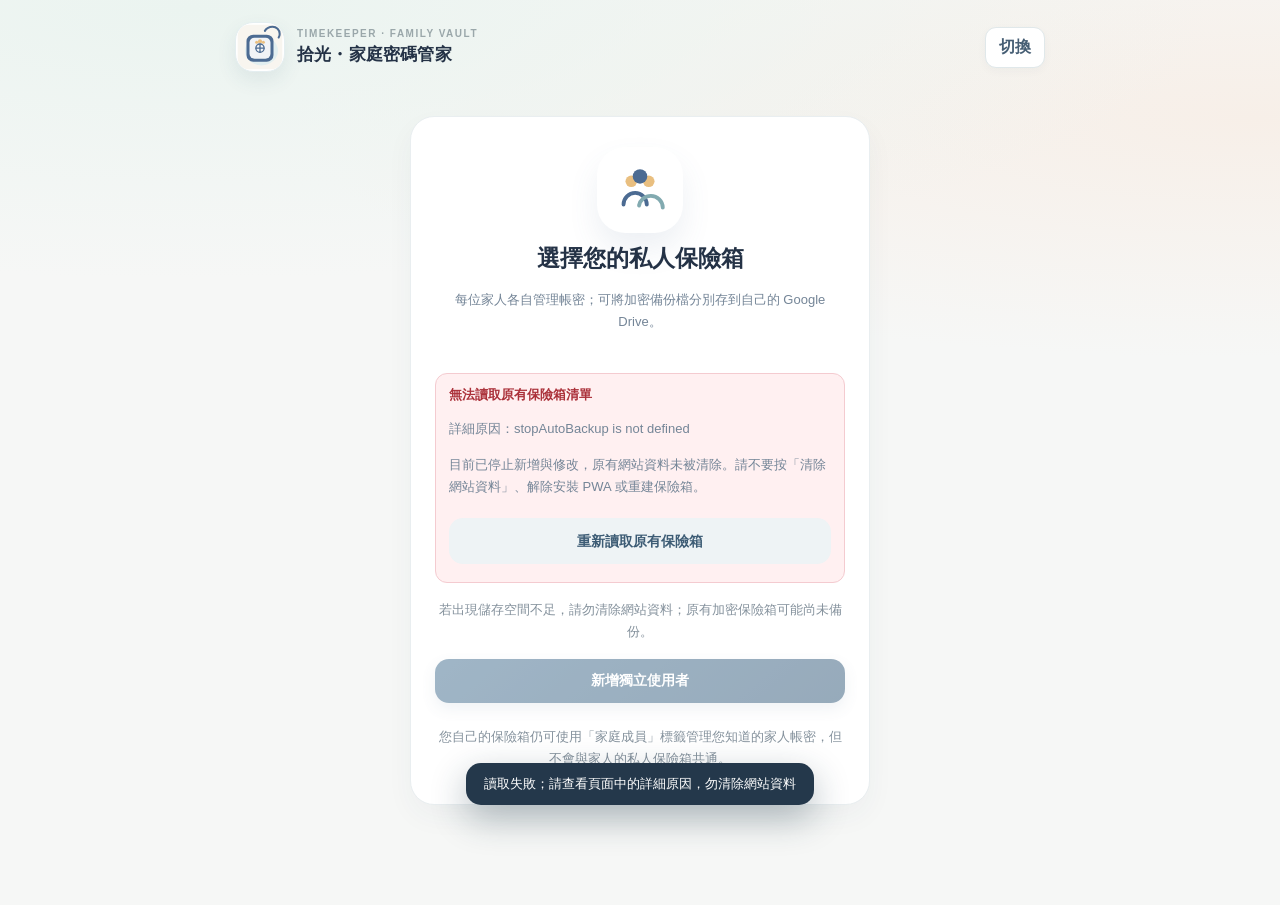
==== index.html @ 55154307 "Add files via upload" ====
<!doctype html><html lang="zh-Hant"><head><meta charset="utf-8"><meta name="viewport" content="width=device-width,initial-scale=1,viewport-fit=cover"><meta name="color-scheme" content="light"><meta name="theme-color" content="#f8f5ef"><meta name="description" content="私密加密的家庭帳號密碼管理"><link rel="manifest" href="manifest.webmanifest"><link rel="icon" href="icons/favicon.png" sizes="32x32" type="image/png"><link rel="apple-touch-icon" href="icons/apple-touch-icon.png"><title>拾光・家庭密碼管家 V1.9.5</title><link rel="stylesheet" href="style.css?v=1.9.5"></head><body>
<div id="pwaUpdateBar" class="pwa-update hidden" role="status" aria-live="polite"><span id="pwaUpdateText">新版程式已可使用</span><button id="pwaUpdateBtn" type="button">更新介面</button><button id="pwaUpdateDismiss" type="button" aria-label="稍後更新">稍後</button></div><header class="top"><div class="brand"><div class="brandicon"><img src="icon.svg" alt=""></div><div><div class="eyebrow">TIMEKEEPER · FAMILY VAULT</div><strong>拾光・家庭密碼管家</strong></div></div><div class="topactions"><button id="switchProfile" class="tiny">切換</button><button id="lockBtn" class="tiny hidden">鎖定</button></div></header>
<main>
<section id="profilePicker" class="gate card hidden"><div class="heroicon hero-family"></div><h1>選擇您的私人保險箱</h1><p>每位家人各自管理帳密；可將加密備份檔分別存到自己的 Google Drive。</p><div id="profileList" class="profile-list"></div><div id="profileLoadAlert" class="form-error hidden" role="alert" aria-live="assertive"><strong>無法讀取原有保險箱清單</strong><p id="profileLoadReason"></p><p>目前已停止新增與修改，原有網站資料未被清除。請不要按「清除網站資料」、解除安裝 PWA 或重建保險箱。</p><button id="retryProfileLoad" type="button" class="soft wide">重新讀取原有保險箱</button></div><p class="hint">若出現儲存空間不足，請勿清除網站資料；原有加密保險箱可能尚未備份。</p><button id="createProfile" class="primary wide" type="button">新增獨立使用者</button><form id="profileCreateForm" class="profile-create-form hidden"><div class="field"><label for="newProfileName">使用者名稱</label><input id="newProfileName" required maxlength="40" autocomplete="off" placeholder="例如：爸爸、媽媽"></div><p id="profileCreateError" class="form-error hidden" role="alert"></p><div class="actions"><button id="cancelProfileCreate" type="button" class="soft">取消</button><button type="submit" class="primary">確認建立</button></div></form><p class="hint">您自己的保險箱仍可使用「家庭成員」標籤管理您知道的家人帳密，但不會與家人的私人保險箱共通。</p></section>
<section id="gate" class="gate card"><div class="heroicon hero-vault"></div><div id="profileName" class="profile-label"></div><h1 id="gateTitle">歡迎來到家庭密碼管家</h1><p id="gateDesc">建立一組專屬主密碼，只有您可以解開保存的帳號資料。</p><div class="field"><label for="master">主密碼</label><input id="master" type="password" autocomplete="off" placeholder="輸入主密碼" minlength="12"></div><div id="confirmWrap" class="field"><label for="masterConfirm">再次確認主密碼</label><input id="masterConfirm" type="password" autocomplete="off" placeholder="再輸入一次"></div><button id="gateBtn" type="button" class="primary wide">建立加密資料庫</button><p id="gateError" class="form-error hidden" role="alert"></p><p class="hint">⚠️ 主密碼不會上傳；忘記後無法解密找回。建議使用長密語並自行安全保管。</p><div class="gateactions"><button id="gateImport" class="soft">📥 從加密檔還原</button></div><button id="switchFromGate" class="textbtn" type="button">← 切換使用者</button><input type="file" id="gateFile" accept=".json,application/json" hidden></section>
<section id="app" class="hidden"><div class="welcome"><div><div class="eyebrow">您的獨立加密保險箱 · <span id="activeProfileBadge"></span></div><h1>所有重要帳號，<br>安心整理在一起。</h1></div><div class="star"><img src="icon.svg" alt="品牌保險箱圖示"></div></div>
<div class="stats" aria-label="保險箱統計"><button class="stat" data-go="records"><b id="countAll">0</b><span>全部帳號</span></button><button class="stat" data-go="members"><b id="countMember">0</b><span>家庭成員</span></button><button class="stat" data-go="due"><b id="countDue">0</b><span>待檢查密碼</span></button></div>
<div id="recordsPage" class="page"><div class="sectiontop"><div class="section-heading"><span class="section-kicker">CATEGORIES</span><h2>帳號分類</h2></div><button class="textbtn" id="addCategory">自訂分類</button></div><p class="hint">點開群組查看分類；數量依搜尋與家庭成員篩選同步更新。可使用「自訂分類」新增種類。</p><div id="categories" class="categories"></div><div class="sectiontop"><div class="section-heading"><span class="section-kicker">MY ACCOUNTS</span><h2 id="listTitle">全部帳號</h2></div><div class="record-head-actions"><button class="soft sm" id="smartToggle" type="button" aria-pressed="false">智慧分類</button><button class="soft sm" id="batchToggle" type="button" aria-pressed="false">批次整理</button><button class="primary sm" id="addRecord">新增帳號</button></div></div><div class="filters"><input id="search" type="search" placeholder="搜尋網站、帳號或備註"><select id="memberFilter" aria-label="選擇成員"></select></div><div id="batchPanel" class="batch-panel hidden" aria-label="批次分類工具"><div class="batch-top"><strong id="batchCount" aria-live="polite">已選 0 筆</strong><div class="batch-tools"><button id="batchSelectAll" class="soft sm" type="button">全選目前清單</button><button id="batchClear" class="soft sm" type="button">取消全選</button></div></div><div class="batch-move"><label for="batchCategory">移動到分類</label><select id="batchCategory" aria-label="選擇要移動到的分類"></select><button id="batchApply" class="primary sm" type="button" disabled>確認移動</button></div><p class="hint">只會變更所勾選帳號的分類，不修改密碼、PIN、歷史紀錄或所屬家人。</p></div><section id="smartPanel" class="smart-panel hidden" aria-label="智慧分類建議"><div class="smart-head"><div><strong>智慧分類建議</strong><p class="hint">只分析這個裝置已解鎖帳號的名稱和網站網址，不上傳資料、不讀取密碼。每筆都要勾選確認才會修改。</p></div><button class="soft sm" type="button" id="smartClose">關閉</button></div><div class="smart-actions"><button class="soft sm" type="button" id="smartSelectAll">全選明確建議</button><button class="soft sm" type="button" id="smartClear">清除勾選</button><span id="smartCount" aria-live="polite"></span></div><div id="smartSuggestions" class="smart-suggestions"></div><div class="smart-footer"><button class="primary sm" type="button" id="smartApply" disabled>確認套用建議</button></div></section><div id="records" class="recordlist"></div></div>
<div id="membersPage" class="page hidden"><div class="sectiontop"><div class="section-heading"><span class="section-kicker">FAMILY LABELS</span><h2>家庭成員</h2></div><button id="addMember" class="primary sm">新增</button></div><p class="hint">這裡的家人是「您自己保險箱內」的分類標籤，您可保管已知的家人帳號。家人本人應從首頁建立獨立使用者，兩者資料不會共通。</p><div id="members" class="memberlist"></div></div>
<div id="duePage" class="page hidden"><div class="sectiontop"><div class="section-heading"><span class="section-kicker">SECURITY CHECK</span><h2>密碼更換提醒</h2></div></div><p class="hint">這裡會列出已超過您自訂檢查日期的帳號。通常不需為了定期更換而更換強密碼；懷疑外洩時應立即更換。</p><div id="dueList" class="recordlist"></div></div>
<div id="settingsPage" class="page hidden"><div class="sectiontop"><div class="section-heading"><span class="section-kicker">YOUR DATA</span><h2>資料與雲端</h2></div></div><div class="card settings"><h3>加密備份</h3><p class="hint">V1.9.5：同一保險箱若在其他分頁被修改，舊分頁將拒絕覆蓋，需重新解鎖；還原前請先確認備份。</p><p>本機使用 AES-GCM 加密；匯出的 JSON 檔仍為加密內容。請自行確認檔案已存至 Google Drive。</p><button id="exportBtn" class="primary wide" type="button">下載加密備份檔</button><button id="shareBackup" class="soft wide" type="button">分享加密檔到 Google Drive（若支援）</button><button id="importBtn" class="soft wide">從加密檔還原</button><input id="importFile" type="file" accept=".json,application/json" hidden></div><div class="card settings manual-backup"><h3>Google Drive 手動備份（免 OAuth）</h3><p>不用登入授權，也不用填 Apps Script 網址或 OAuth ID。先在上方下載或分享加密 JSON，再自行存進自己的 Google Drive 資料夾。</p><div class="backup-panel"><strong>本裝置加密檔產生紀錄</strong><p id="backupStatus" class="hint">尚未產生加密備份</p><p class="hint">此紀錄僅代表系統已產生或交出檔案，<strong>不代表 Google Drive 已完成上傳</strong>。請進入 Google Drive 親自確認檔案存在。</p></div><button id="showRecovery" class="soft wide" type="button">展開換機還原操作說明</button><div id="recoveryGuide" class="recovery-guide hidden"><h4>更換手機／電腦還原步驟</h4><ol><li>舊裝置解鎖保險箱，按「下載加密備份檔」，將 JSON 檔儲存到自己的 Google Drive。</li><li>先在 Google Drive 確認該加密檔可看到、可下載，不要先刪除舊裝置資料。</li><li>新裝置開啟同一套系統，建立自己的本機使用者，進入「從加密檔還原」。</li><li>由自己的 Google Drive 下載或使用檔案挑選器選擇 JSON 備份，輸入<strong>建立該備份時的主密碼</strong>解密。</li><li>核對帳號筆數、登入／交易密碼、PIN 與歷史紀錄。確認無誤後再使用。</li></ol><p class="hint">不同裝置不會自動同步；若兩邊都有修改，請先確認要保留哪一份，以免較舊的備份覆蓋新資料。</p></div></div><div class="card settings"><h3>本機儲存狀態檢查</h3><p>只顯示容量和資料庫狀態，不顯示帳號或密碼；不會刪除既有資料。</p><button id="checkStorage" class="soft wide" type="button">檢查 Chrome 儲存空間</button><button id="runSelfTest" class="soft wide" type="button">執行本機加密／儲存自我測試</button><pre id="selfTestResult" class="storage-health" aria-live="polite">尚未執行測試</pre><pre id="storageHealth" class="storage-health" aria-live="polite">尚未檢查</pre></div><div class="card settings"><h3>安全提醒</h3><p>每人不同主密碼及獨立本機加密資料。閒置 5 分鐘會自動鎖定。本系統不會直接連接 Google Drive；分享或下載的備份檔仍為加密資料。請不要把加密備份與主密碼放在同一處。</p><button id="changeMaster" class="soft wide">更換主密碼</button></div><p class="version">拾光・家庭密碼管家 V1.9.5</p></div>
<nav class="bottom" aria-label="主選單">
<button data-tab="records" class="active"><span class="navicon nav-home"><svg viewBox="0 0 24 24" fill="none" stroke="currentColor" stroke-width="1.8" stroke-linecap="round" stroke-linejoin="round"><path d="M4 10.5L12 4l8 6.5"></path><path d="M6 9.8V20h12V9.8"></path><path d="M10 20v-5h4v5"></path></svg></span>帳號</button>
<button data-tab="members"><span class="navicon nav-members"><svg viewBox="0 0 24 24" fill="none" stroke="currentColor" stroke-width="1.8" stroke-linecap="round" stroke-linejoin="round"><circle cx="9" cy="9" r="3"></circle><circle cx="16" cy="8" r="2.5"></circle><path d="M4.5 19a5.5 5.5 0 019 0"></path><path d="M13 18a4.5 4.5 0 017.5 0"></path></svg></span>家人</button>
<button data-tab="due"><span class="navicon nav-due"><svg viewBox="0 0 24 24" fill="none" stroke="currentColor" stroke-width="1.8" stroke-linecap="round" stroke-linejoin="round"><rect x="4" y="5" width="16" height="15" rx="3"></rect><path d="M8 3.8v3.4M16 3.8v3.4M4 9h16"></path></svg></span>提醒</button>
<button data-tab="settings"><span class="navicon nav-settings"><svg viewBox="0 0 24 24" fill="none" stroke="currentColor" stroke-width="1.8" stroke-linecap="round" stroke-linejoin="round"><circle cx="12" cy="12" r="3.3"></circle><path d="M19.4 15a1 1 0 00.2 1.1l.1.1a2 2 0 01-2.8 2.8l-.1-.1a1 1 0 00-1.1-.2 1 1 0 00-.6.9V20a2 2 0 01-4 0v-.2a1 1 0 00-.6-.9 1 1 0 00-1.1.2l-.1.1a2 2 0 01-2.8-2.8l.1-.1a1 1 0 00.2-1.1 1 1 0 00-.9-.6H4a2 2 0 010-4h.2a1 1 0 00.9-.6 1 1 0 00-.2-1.1l-.1-.1a2 2 0 012.8-2.8l.1.1a1 1 0 001.1.2 1 1 0 00.6-.9V4a2 2 0 014 0v.2a1 1 0 00.6.9 1 1 0 001.1-.2l.1-.1a2 2 0 012.8 2.8l-.1.1a1 1 0 00-.2 1.1 1 1 0 00.9.6H20a2 2 0 010 4h-.2a1 1 0 00-.9.6z"></path></svg></span>設定</button>
</nav></section></main>
<dialog id="editDialog"><form id="recordForm" class="dialogbody"><div class="dialogtop"><h2 id="editHeading">新增帳號</h2><button type="button" class="close" data-close="editDialog">✕</button></div><input id="editId" type="hidden"><div class="field"><label>網站／服務名稱 *</label><input id="rTitle" required maxlength="90" placeholder="例如：Google、銀行、購物平台"></div><div class="field"><label for="rUrl">登入網址 <small class="optional-tip">（填寫後可建議分類）</small></label><input id="rUrl" type="url" placeholder="https://example.com"></div><div class="twocol"><div class="field"><label>所屬家人</label><select id="rMember"></select></div><div class="field"><label for="rCategory">分類</label><input id="rCategorySearch" type="search" autocomplete="off" placeholder="搜尋分類，例如：銀行、影音" aria-label="搜尋帳號分類"><select id="rCategory" aria-label="帳號分類"></select><p id="rCategorySearchHint" class="hint category-search-hint" aria-live="polite"></p></div></div><div id="editCategoryAdvice" class="edit-category-advice hidden" role="status" aria-live="polite"><span id="editAdviceText"></span><button id="editApplyAdvice" class="soft sm" type="button">使用建議</button><button id="editDismissAdvice" type="button" class="textbtn">略過</button></div><div class="field"><label>登入帳號 / Email</label><input id="rUser" autocomplete="off" maxlength="180" placeholder="登入帳號"></div><div class="field"><label>密碼</label><div class="passwordrow"><input id="rPassword" type="password" autocomplete="new-password" placeholder="密碼"><button type="button" id="togglePassword" class="soft">顯示</button><button type="button" id="generatePassword" class="soft">產生</button></div></div><div class="transaction-section"><div class="transaction-head"><span class="transaction-symbol" aria-hidden="true">◆</span><div><strong>網路交易密碼</strong><p>選填 · 適用於網銀、證券、付款及其他內部交易驗證</p></div></div><div class="field"><label for="rTransactionPassword">交易密碼／內部操作密碼</label><div class="passwordrow"><input id="rTransactionPassword" type="password" autocomplete="new-password" placeholder="與登入密碼分開保存"><button type="button" id="toggleTransactionPassword" class="soft" aria-label="顯示交易密碼">顯示</button></div></div><div class="field"><label for="rTransactionChanged">交易密碼最後更換日期</label><input id="rTransactionChanged" type="date"></div><p class="hint">只有交易密碼內容變更時才會將舊值加入交易密碼歷史；與登入密碼歷史分開保存。</p></div><details class="advanced-security mobile-accordion" id="advancedSecurity"><summary><span class="section-symbol">✧</span><span><strong>進階安全資訊</strong><small>安全問題、PIN、恢復代碼（選填）</small></span><span class="disclosure-icon" aria-hidden="true">⌄</span></summary><div class="accordion-inner"><div class="advanced-heading"><span aria-hidden="true">✧</span><div><strong id="securityFieldsTitle">進階安全資訊</strong><p>選填 · 安全問題、PIN、備用驗證與恢復代碼</p></div></div><div class="field"><label for="rSecurityQuestion">安全問題</label><input id="rSecurityQuestion" maxlength="250" autocomplete="off" placeholder="例如：設定的安全問題"></div><div class="field"><label for="rSecurityAnswer">安全問題答案</label><div class="passwordrow"><input id="rSecurityAnswer" type="password" autocomplete="new-password" maxlength="2000" placeholder="答案將加密保存"><button type="button" class="soft" data-toggle-secret="rSecurityAnswer">顯示</button></div></div><div class="twocol"><div class="field"><label for="rSecurityPin">PIN 碼</label><div class="passwordrow"><input id="rSecurityPin" type="password" autocomplete="new-password" maxlength="100" placeholder="選填"><button type="button" class="soft" data-toggle-secret="rSecurityPin">顯示</button></div></div><div class="field"><label for="rSecurityPinChanged">PIN 更換日期</label><input id="rSecurityPinChanged" type="date"></div></div><div class="field"><label for="rRecoveryContact">備用驗證資訊</label><textarea id="rRecoveryContact" rows="2" maxlength="3000" placeholder="例如：備援信箱、備用電話、驗證方式（不需輸入一次性簡訊驗證碼）"></textarea></div><div class="field"><label for="rRecoveryCodes">恢復代碼（可每行一組）</label><div class="passwordrow recovery-editor"><textarea id="rRecoveryCodes" rows="4" maxlength="15000" placeholder="請勿與他人共享；建議只用於沒有其他安全保管方式時"></textarea><button type="button" class="soft" id="toggleRecoveryCodes">顯示</button></div><p class="hint">恢復代碼通常只能使用一次。使用後請手動更新保存內容；系統不會代替網站判斷是否已使用。</p></div></div></details><div class="twocol"><div class="field"><label>密碼更換日期</label><input id="rChanged" type="date"></div><div class="field"><label>下次檢查日期（選填）</label><input id="rDue" type="date"></div></div><div class="field"><label>備註</label><textarea id="rNote" rows="3" maxlength="2000" placeholder="例如：註冊電話、備用信箱、帳號用途"></textarea></div><p class="hint">修改密碼並儲存時，舊密碼與原更換時間會自動加入歷史紀錄。</p><div class="actions"><button type="button" class="soft" data-close="editDialog">取消</button><button type="submit" class="primary">儲存資料</button></div></form></dialog>
<dialog id="detailDialog"><div class="dialogbody"><div class="dialogtop"><h2 id="detailTitle"></h2><button class="close" data-close="detailDialog">✕</button></div><div id="detailContent"></div><div class="actions"><button id="deleteRecord" class="danger">刪除</button><button id="editRecord" class="primary">編輯</button></div></div></dialog>
<dialog id="smallDialog"><form id="smallForm" class="dialogbody"><div class="dialogtop"><h2 id="smallHeading"></h2><button type="button" class="close" data-close="smallDialog">✕</button></div><div class="field"><label id="smallLabel">名稱</label><input id="smallName" required maxlength="35"></div><div id="smallEmojiWrap" class="field"><label>自訂圖案（可輸入 Emoji）</label><input id="smallEmoji" maxlength="12" placeholder="例如：🌟；留空使用預設圖案"></div><div class="actions"><button type="button" class="soft" data-close="smallDialog">取消</button><button type="submit" class="primary">儲存</button></div></form></dialog>
<div id="toast" role="status" aria-live="polite"></div>
<script src="app.js?v=1.9.5" defer></script></body></html>
---- style.css ----
:root{--bg:#f8f5ef;--ink:#253044;--muted:#718093;--line:#e8e9e8;--main:#4c6b92;--mainDark:#38536f;--white:#fff;--shadow:0 12px 38px rgba(43,61,79,.07)}*{box-sizing:border-box}body{margin:0;background:var(--bg);color:var(--ink);font-family:-apple-system,BlinkMacSystemFont,"Noto Sans TC","Microsoft JhengHei",sans-serif;padding-bottom:100px}button,input,select,textarea{font:inherit}button{cursor:pointer;border:0}button:disabled{opacity:.55;cursor:not-allowed}.hidden{display:none!important}.top{max-width:850px;margin:auto;display:flex;justify-content:space-between;align-items:center;padding:23px 20px 15px}.brand{display:flex;align-items:center;gap:11px}.brandicon{width:50px;height:50px;border-radius:18px;background:linear-gradient(145deg,#eff6f4,#dce9e6);display:grid;place-items:center;overflow:hidden;box-shadow:0 10px 22px rgba(76,107,146,.12)}.brandicon img{width:100%;height:100%;display:block}.brand strong{font-size:17px;letter-spacing:.5px}.eyebrow{font-size:10px;font-weight:800;color:#9aa7aa;letter-spacing:1.5px;margin-bottom:4px}.tiny{padding:8px 10px;color:var(--main);border-radius:11px;background:#e6edf2}main{max-width:850px;padding:0 18px;margin:auto}.welcome{padding:26px 7px 20px;display:flex;justify-content:space-between;align-items:center}.welcome h1{font-size:clamp(25px,5vw,37px);line-height:1.42;margin:8px 0 0;letter-spacing:.5px}.star{width:64px;height:64px;border-radius:22px;background:linear-gradient(145deg,#fff8ef,#ecf4f4);display:grid;place-items:center;box-shadow:var(--shadow)}.star img{width:100%;height:100%;display:block}.stats{display:grid;grid-template-columns:repeat(3,1fr);gap:10px;margin-bottom:30px}.stat{text-align:left;background:#fff;border:1px solid #ecedef;border-radius:20px;padding:18px 15px;box-shadow:var(--shadow);color:var(--ink)}.stat b{display:block;font-size:29px;margin-bottom:6px}.stat span{color:var(--muted);font-size:12px}.sectiontop{display:flex;align-items:center;justify-content:space-between;gap:8px;margin:22px 0 15px}.sectiontop h2{font-size:19px;margin:0}.textbtn{color:var(--main);background:transparent;font-size:13px;font-weight:700}.categories{display:grid;grid-template-columns:repeat(4,1fr);gap:11px}.category{background:#fff;border:2px solid transparent;border-radius:18px;min-height:107px;padding:13px 5px 11px;display:flex;flex-direction:column;justify-content:center;align-items:center;gap:8px;box-shadow:var(--shadow);color:var(--ink)}.category.selected{border-color:#7292af;background:#f1f7fa}.category .art{display:grid;place-items:center;width:48px;height:48px;border-radius:16px;font-size:27px}.category small{font-size:12px;font-weight:700}.category .num{font-size:10px;color:var(--muted)}.filters{display:flex;gap:8px;margin-bottom:14px}.filters input{min-width:0;flex:1}.filters select{width:125px}.recordlist,.memberlist{display:grid;gap:10px}.record,.member{display:flex;align-items:center;gap:13px;text-align:left;border:1px solid #edf0f1;border-radius:18px;background:#fff;padding:15px 14px;box-shadow:var(--shadow);color:var(--ink);width:100%}.record .ricon,.member .ricon{font-size:25px;display:grid;place-items:center;width:49px;height:49px;flex:none;border-radius:15px;background:#eef4f8}.rinfo{flex:1;min-width:0}.rinfo strong{font-size:15px;display:block;overflow:hidden;text-overflow:ellipsis;white-space:nowrap}.rinfo small{display:block;font-size:12px;color:var(--muted);margin-top:5px;overflow:hidden;text-overflow:ellipsis;white-space:nowrap}.chevron{color:#94a3ae}.empty{background:#fff;border:1px dashed #dbe3e8;text-align:center;padding:35px 12px;border-radius:19px;color:var(--muted)}.card{background:#fff;border:1px solid #edf0f1;border-radius:22px;box-shadow:var(--shadow);padding:21px}.gate{max-width:460px;margin:34px auto 0;text-align:center;padding:29px 24px}.heroicon{font-size:46px}.gate h1{font-size:22px;margin:8px 0}.gate p{color:var(--muted);font-size:13px;line-height:1.7}.gate .field{text-align:left}.gateactions{display:flex;gap:9px;margin-top:14px}.gateactions button{flex:1;font-size:12px}.hint{color:#84919c!important;font-size:12px;line-height:1.7;margin:9px 0}.field{margin:13px 0}.field label{display:block;color:#4e5c6c;font-size:12px;font-weight:700;margin-bottom:8px}input,textarea,select{width:100%;border:1px solid #dfe6e9;background:#fafcfd;border-radius:12px;padding:12px 12px;outline:none;color:#253044;font-size:15px}input:focus,textarea:focus,select:focus{border-color:#6f9ec2;box-shadow:0 0 0 3px #e8f1f8}.primary,.soft,.danger{border-radius:12px;padding:12px 17px;font-weight:750;font-size:14px}.primary{background:var(--main);color:#fff}.primary:hover{background:var(--mainDark)}.soft{background:#edf2f5;color:#47617d}.danger{background:#fff0f0;color:#ac4f55}.sm{padding:10px 13px;font-size:12px}.wide{width:100%;margin:6px 0}.bottom{position:fixed;bottom:0;left:0;right:0;z-index:10;background:#ffffffed;backdrop-filter:blur(12px);border-top:1px solid #e7e9eb;display:flex;justify-content:space-around;padding:11px max(15px,env(safe-area-inset-right)) calc(10px + env(safe-area-inset-bottom))}.bottom button{display:flex;flex-direction:column;align-items:center;gap:3px;background:transparent;color:#7d8c9e;font-size:11px;min-width:65px}.bottom button span{font-size:23px}.bottom button.active{color:var(--main);font-weight:800}.settings{margin:12px 0}.settings h3{margin:0 0 9px;font-size:17px}.settings p{color:var(--muted);font-size:13px;line-height:1.75}.version{text-align:center;color:#9da8b1;font-size:11px;margin:22px}dialog{border:none;border-radius:22px;padding:0;box-shadow:0 25px 90px #172b3e44;width:min(95vw,540px);max-height:90dvh;color:var(--ink)}dialog::backdrop{background:#1a2c3b99}.dialogbody{padding:22px;overflow:auto;max-height:90dvh}.dialogtop{display:flex;justify-content:space-between;align-items:center}.dialogtop h2{margin:0;font-size:20px}.close{background:#edf1f4;width:32px;height:32px;border-radius:50%}.twocol{display:grid;grid-template-columns:1fr 1fr;gap:10px}.passwordrow{display:flex;gap:5px}.passwordrow input{min-width:0}.passwordrow button{padding:9px}.actions{display:flex;justify-content:flex-end;gap:8px;margin-top:20px}.dfield{margin:16px 0}.dfield .lab{font-size:12px;color:#8b99a6;margin-bottom:7px}.dfield .val{overflow-wrap:anywhere;font-size:15px}.secret{display:flex;align-items:center;gap:8px;flex-wrap:wrap}.secret code{background:#f4f6f8;padding:8px;border-radius:8px;overflow-wrap:anywhere}.history{border-top:1px solid #e9eef0;padding:11px 0}.history:first-child{border-top:none}.history small{display:block;color:#8b99a6;margin-bottom:7px}.history .secret{font-size:12px}.link{color:#466e96}.due{color:#b65f43}.settings .field{text-align:left}#toast{position:fixed;bottom:95px;left:50%;transform:translateX(-50%);background:#24384b;color:#fff;border-radius:13px;padding:12px 18px;display:none;z-index:99;font-size:13px;max-width:90vw;text-align:center}@media(max-width:430px){.categories{grid-template-columns:repeat(4,minmax(0,1fr));gap:7px}.category{min-height:99px}.category .art{width:42px;height:42px}.category small{font-size:11px}.top{padding:18px 15px 10px}.brand strong{font-size:15px}.stat{padding:15px 11px}.stat b{font-size:25px}.gateactions{flex-direction:column}.filters select{width:108px}.dialogbody{padding:18px}.twocol{gap:7px}}

.profile-list{display:grid;gap:10px;margin:20px 0}.profile-choice{display:flex;align-items:center;gap:13px;text-align:left;background:#f6fafb;border:1px solid #e4ebed;border-radius:16px;padding:13px;width:100%;color:var(--ink)}.profile-choice .ricon{font-size:28px;padding:9px;background:#e7eff3;border-radius:13px}.profile-label{display:inline-block;background:#e7f1eb;color:#466e62;border-radius:100px;padding:6px 13px;font-size:13px;font-weight:800;margin:10px auto}.topactions{display:flex;gap:6px}.gate .textbtn{margin-top:18px}.profile-choice:hover{background:#edf6f7}

.cloud-backups{display:grid;gap:8px;margin-top:10px}.backup-choice{text-align:left;width:100%}.cloud-backups .rinfo{min-width:0}.cloud-backups small{overflow-wrap:anywhere}

.backup-panel{border:1px solid #d8e5e6;background:#f5fbfa;border-radius:15px;padding:14px;margin:12px 0}.toggleline{display:flex;gap:12px;align-items:center;font-weight:600;font-size:14px;margin:9px 0}.toggleline input{width:20px;height:20px;flex:none;accent-color:#247d79}.backup-panel .hint{overflow-wrap:anywhere}

.recovery-guide{border:1px solid #d3e3ee;background:#f5f9fd;border-radius:16px;padding:16px;margin:12px 0;text-align:left}.recovery-guide h4{margin:0 0 10px}.recovery-guide ol{padding-left:23px;margin:0}.recovery-guide li{margin:0 0 10px;font-size:13px;line-height:1.7}.recovery-guide strong{color:#38536f}

.svgicon{display:inline-flex;align-items:center;justify-content:center;color:#47617d;vertical-align:middle}
.svgicon svg{width:1.25em;height:1.25em;display:block}
.svgicon.sm svg{width:1em;height:1em}.svgicon.md svg{width:1.2em;height:1.2em}.svgicon.lg svg{width:1.5em;height:1.5em}
.emoji-fallback{font-size:1.05em;line-height:1}
.category .art{padding:0}
.category .art .svgicon{color:#355676}
.ricon .svgicon{color:#355676}
.profile-choice .ricon,.record .ricon,.member .ricon{display:grid;place-items:center}
.profile-choice .ricon{width:50px;height:50px;flex:none;background:#e8f1f5;border-radius:16px}
.chevron .svgicon{color:#7b8b98}
.titleicon{display:inline-flex;margin-right:8px;vertical-align:middle}
#detailTitle{display:flex;align-items:center;gap:8px}
.heroicon{width:86px;height:86px;margin:0 auto 8px;border-radius:28px;background:linear-gradient(145deg,#fff8ef,#edf5f5);box-shadow:0 16px 30px rgba(76,107,146,.10);background-position:center;background-repeat:no-repeat;background-size:72% auto}
.hero-vault{background-image:url("data:image/svg+xml,%3Csvg xmlns='http://www.w3.org/2000/svg' viewBox='0 0 64 64'%3E%3Crect x='11' y='12' width='34' height='38' rx='10' fill='%234c6b92'/%3E%3Crect x='16' y='17' width='24' height='28' rx='7' fill='white' fill-opacity='.94'/%3E%3Ccircle cx='28' cy='31' r='5.2' fill='none' stroke='%234c6b92' stroke-width='2.6'/%3E%3Cpath d='M28 26.5v9M23.5 31h9' stroke='%234c6b92' stroke-width='2.6' stroke-linecap='round'/%3E%3Cpath d='M42 14c2.4-5.7 8-9 14-9 8.3 0 15 6.7 15 15 0 2-.4 3.7-1.2 5.4' stroke='%23e9bf80' stroke-width='4' fill='none' stroke-linecap='round' transform='translate(-12 0)'/%3E%3C/svg%3E")}
.hero-family{background-image:url("data:image/svg+xml,%3Csvg xmlns='http://www.w3.org/2000/svg' viewBox='0 0 64 64'%3E%3Ccircle cx='23' cy='23' r='6' fill='%23e9bf80'/%3E%3Ccircle cx='41' cy='23' r='6' fill='%23e9bf80'/%3E%3Ccircle cx='32' cy='18' r='7.5' fill='%234c6b92'/%3E%3Cpath d='M15 47c0-6.6 5.4-12 12-12s12 5.4 12 12' fill='none' stroke='%234c6b92' stroke-width='4' stroke-linecap='round'/%3E%3Cpath d='M31 48c1.2-5.7 6.2-10 12.2-10 6.8 0 12.3 5.5 12.3 12' fill='none' stroke='%2382aab0' stroke-width='4' stroke-linecap='round'/%3E%3C/svg%3E")}
.navicon{width:34px;height:34px;border-radius:12px;background:#eef3f6;display:grid!important;place-items:center}
.navicon svg{width:19px;height:19px;display:block}
.bottom button.active .navicon{background:#dde9f2;color:#355676;box-shadow:0 8px 16px rgba(76,107,146,.15)}
.bottom button{gap:6px}
#search{padding-left:14px}
.sectiontop h2{display:flex;align-items:center;gap:8px}
.version{letter-spacing:.4px}

/* V1.6 — warm editorial UI, no new dependencies */
:root{--bg:#f6f7f6;--ink:#243246;--muted:#748597;--line:#e6ebee;--main:#496f91;--mainDark:#345976;--shadow:0 12px 34px rgba(46,69,87,.055)}
body{background:radial-gradient(ellipse 80% 270px at 15% 1%,#ebf4f0 0%,transparent 100%),radial-gradient(ellipse 75% 240px at 98% 13%,#f7efe8 0%,transparent 100%),var(--bg);-webkit-tap-highlight-color:transparent}
.top{padding-top:22px;padding-bottom:19px}
.brand{gap:12px}.brand strong{font-size:17px;letter-spacing:.2px}
.brandicon{background:#fff;border:1px solid #e4eef0;box-shadow:0 8px 20px rgba(44,87,106,.09)}
.topactions{gap:8px}.tiny{min-height:41px;border:1px solid #e0e8ea;background:#fff;color:#465e74;font-weight:700;padding:9px 13px;box-shadow:0 3px 10px rgba(40,66,83,.035)}
main{padding:0 19px}.welcome{padding:24px 22px 22px;margin-bottom:17px;border-radius:27px;min-height:165px;background:linear-gradient(122deg,#e6f3ef,#f4f4e9 65%,#faeadb);box-shadow:0 13px 30px rgba(52,87,86,.065);position:relative;overflow:hidden}
.welcome::before{content:'';position:absolute;right:-58px;top:-100px;width:270px;height:270px;border:1px solid rgba(255,255,255,.65);border-radius:50%;pointer-events:none}
.welcome h1{font-size:clamp(24px,4.9vw,35px);line-height:1.42;margin-top:12px;color:#2c455a;position:relative}.welcome .eyebrow{font-size:11px;color:#658a87;letter-spacing:.5px}
.welcome .star{z-index:1;flex:none;width:66px;height:66px;border:2px solid rgba(255,255,255,.8);box-shadow:0 12px 24px rgba(70,111,137,.09);border-radius:21px}
.stats{gap:11px;margin-bottom:33px}.stat{border:1px solid #edf0f1;border-radius:21px;padding:18px 16px 16px;background:linear-gradient(180deg,#fff,#fdfefe);min-height:102px;transition:transform .14s ease,box-shadow .14s ease}
.stat:active,.category:active,.record:active,.profile-choice:active{transform:scale(.985)}
.stat b{font-size:29px;color:#355c78;font-variant-numeric:tabular-nums}.stat span{font-size:12px;line-height:1.5}
.sectiontop{margin-top:25px;margin-bottom:14px;align-items:end}.section-heading{display:grid;gap:4px}.section-kicker{font-size:9px;font-weight:850;letter-spacing:1.5px;color:#90a4ad}
.sectiontop h2{font-size:19px;letter-spacing:.25px}.sectiontop button{min-height:39px}
.categories{gap:10px}.category{border:1px solid #edf0f1;border-radius:21px;padding:14px 5px 11px;min-height:122px;box-shadow:0 8px 20px rgba(38,72,86,.045);transition:transform .14s ease,background .14s ease,border .14s ease}
.category.selected{background:#f0f8fa;border:1.5px solid #7ca4ad;box-shadow:0 7px 17px rgba(67,111,128,.09)}
.category .art{height:50px;width:50px;border-radius:16px;box-shadow:inset 0 1px 0 rgba(255,255,255,.7)}
.category .art .svgicon{font-size:26px;color:#3f6079}.category small{font-size:12px;line-height:1.35}.category .num{color:#8898a5}
.filters{gap:9px;margin-bottom:15px}.filters input,.filters select{background:#fff;min-height:49px}
.record,.member,.profile-choice{border-radius:19px;border-color:#edf0f2;box-shadow:0 7px 17px rgba(42,67,88,.04);min-height:79px}
.record .ricon,.member .ricon{height:52px;width:52px;border-radius:16px;font-size:24px}
.record .rinfo strong,.member .rinfo strong{font-size:15px;letter-spacing:.1px}.record .rinfo small{line-height:1.6;margin-top:3px}
.chevron{display:flex;align-items:center;color:#98a6b3}
.card{border-radius:24px;border-color:#e9eef0;box-shadow:0 12px 28px rgba(41,74,90,.045)}
.gate{padding:30px 24px 24px;margin-top:25px}.gate h1{font-size:23px;line-height:1.5}.gate .hint{margin-top:16px}
.field label{font-size:12px;letter-spacing:.12px;margin-bottom:7px}input,textarea,select{border-radius:14px;background:#fff;min-height:47px;border-color:#dfe8eb}
input:focus-visible,textarea:focus-visible,select:focus-visible,button:focus-visible{outline:2px solid #5e91ac;outline-offset:2px}
.primary,.soft,.danger{border-radius:14px;min-height:44px;transition:filter .14s ease}.primary{background:linear-gradient(140deg,#527a99,#426684);box-shadow:0 6px 14px rgba(62,101,135,.14)}.primary:active,.soft:active{filter:brightness(.94)}
.soft{background:#eef3f5;color:#3d5c75}.wide{margin-top:7px;margin-bottom:7px}
.settings{margin:13px 0 18px;padding:22px}.settings h3{font-size:17px}.settings p{line-height:1.8}.backup-panel{background:linear-gradient(130deg,#f2faf9,#f5f9fc);border-color:#dfe9eb}
.bottom{padding-top:10px;border-color:#e5eced;box-shadow:0 -5px 22px rgba(43,77,100,.055)}.bottom button{padding:2px 6px;min-height:53px;min-width:65px}.navicon{width:36px;height:35px}.bottom button.active .navicon{background:#dae9ef;color:#2f617b}
dialog{border-radius:25px;max-width:calc(100% - 20px)}.dialogbody{padding:24px}.dialogtop{margin-bottom:17px}.close{min-height:36px;min-width:36px}.actions{flex-wrap:wrap}.actions button{min-width:83px}
.empty{border-radius:19px;border-color:#d8e5e8;background:#fcfefe;padding:34px 15px;line-height:1.8}
#toast{box-shadow:0 13px 36px #1a364555;border-radius:15px}
@media(max-width:430px){.top{padding:15px 15px 13px}.brand strong{font-size:14px}.brandicon{width:43px;height:43px;border-radius:15px}.eyebrow{font-size:9px}.tiny{font-size:12px;min-height:37px;padding:7px 8px}main{padding:0 13px}.welcome{margin:2px 0 13px;padding:20px 17px;min-height:148px;border-radius:22px}.welcome h1{font-size:24px}.welcome .star{width:50px;height:50px;border-radius:17px}.stats{gap:8px;margin-bottom:27px}.stat{padding:15px 10px;min-height:89px;border-radius:16px}.stat b{font-size:26px}.stat span{font-size:11px}.categories{gap:7px}.category{border-radius:16px;min-height:108px;padding:10px 3px}.category .art{width:42px;height:42px;border-radius:13px}.category .art .svgicon{font-size:23px}.category small{font-size:10.5px}.sectiontop h2{font-size:18px}.settings{padding:17px}.dialogbody{padding:18px}}
@media(prefers-reduced-motion:reduce){.stat,.category,.record,.profile-choice,.primary,.soft{transition:none}}

/* Locked recovery shows only cloud settings, never previous account lists. */
.recovery-mode .welcome,.recovery-mode .stats,.recovery-mode .bottom,.recovery-mode #recordsPage,.recovery-mode #membersPage,.recovery-mode #duePage{display:none!important}
.recovery-mode #settingsPage .settings:first-of-type,.recovery-mode #settingsPage .settings:last-of-type{display:none!important}

.profile-create-form{margin:14px 0;padding:16px;border:1px solid #d9e7ed;border-radius:16px;background:#f7fafc;text-align:left}.form-error{color:#ab313a;background:#fff0f1;border:1px solid #f4cbd0;border-radius:12px;padding:11px 13px;font-size:13px;line-height:1.6;text-align:left;overflow-wrap:anywhere}.profile-create-form .actions{margin-top:10px}

/* v1.7.3 optional transaction credential */
.transaction-section{border:1px solid #d9e7ed;border-radius:18px;padding:15px;margin:18px 0;background:linear-gradient(155deg,#f5fafc,#ffffff)}
.transaction-head{display:flex;gap:12px;align-items:center;margin-bottom:12px}.transaction-head strong{font-size:15px}.transaction-head p{font-size:12px;color:#687b8d;margin:4px 0 0;line-height:1.55}.transaction-symbol{width:37px;height:37px;border-radius:12px;background:#e2eef4;color:#50718d;display:grid;place-items:center;flex:none}.transaction-detail{border-left:3px solid #c5dce7;padding-left:12px}

/* V1.7.4 進階安全資訊 */
.advanced-security{margin:20px 0;border:1px solid #cfdfeb;background:linear-gradient(160deg,#f7fbff,#f1f7f6);padding:16px;border-radius:19px}
.advanced-heading{display:flex;align-items:center;gap:11px;margin-bottom:10px}.advanced-heading>span{display:grid;place-items:center;flex:none;width:43px;height:43px;border-radius:14px;background:#deebf4;color:#355b78;font-size:25px}
.advanced-heading strong{display:block;font-size:16px}.advanced-heading p{margin:4px 0 0;color:#6f8090;font-size:12px;line-height:1.5}
.advanced-security .field label{line-height:1.5}.advanced-security .passwordrow{align-items:center}
.recovery-editor{position:relative}.recovery-editor textarea{flex:1;min-width:0;resize:vertical;-webkit-text-security:disc;filter:blur(5px);letter-spacing:2px}.recovery-editor textarea.recovery-visible{-webkit-text-security:none;filter:none;letter-spacing:normal}
.advanced-detail{background:#f7fafc;border-radius:15px;padding:15px}.advanced-detail .lab{margin-top:16px}.advanced-detail .lab:first-of-type{margin-top:0}
.multiline{white-space:pre-wrap;overflow-wrap:anywhere}.advanced-detail .secret code{white-space:pre-wrap;max-width:100%}
@media(max-width:480px){.advanced-security{padding:12px}.advanced-security .twocol{grid-template-columns:1fr}.recovery-editor{flex-direction:column;align-items:stretch}.recovery-editor button{align-self:flex-end}}

.storage-health{white-space:pre-wrap;overflow-wrap:anywhere;padding:12px;background:#f4f8fb;color:#39516b;border-radius:12px;font:12px/1.8 system-ui,sans-serif}

/* V1.7.8: phone & tablet */
html{scroll-padding-top:68px}button{touch-action:manipulation}button:focus-visible,summary:focus-visible{outline:3px solid #5a85a8;outline-offset:3px}
.pwa-update{position:sticky;top:0;z-index:120;display:flex;align-items:center;justify-content:center;gap:10px;padding:12px max(12px,env(safe-area-inset-right));background:#e2f1eb;color:#264b43;border-bottom:1px solid #bedbd3;font-size:13px;font-weight:700}
.pwa-update button{border-radius:10px;padding:8px 12px;background:#3d766a;color:white;font-weight:700}.pwa-update #pwaUpdateDismiss{background:transparent;color:#37564f}
.mobile-accordion{display:block;background:#f5f8fc;border:1px solid #dce7ee;border-radius:18px;padding:0;margin:16px 0;overflow:hidden}
.mobile-accordion>summary{display:flex;align-items:center;gap:11px;cursor:pointer;padding:17px 14px;list-style:none;min-height:68px;user-select:none}
.mobile-accordion>summary::-webkit-details-marker{display:none}.mobile-accordion summary strong{display:block;font-size:15px}.mobile-accordion summary small{display:block;color:#758696;font-size:11px;line-height:1.6;margin-top:4px}
.mobile-accordion .section-symbol{width:36px;height:36px;display:grid;place-items:center;background:#e5edfb;color:#43648c;border-radius:12px;flex:none;font-size:23px}
.disclosure-icon{margin-left:auto;font-size:23px;color:#687f91;transition:transform .15s}.mobile-accordion[open] .disclosure-icon{transform:rotate(180deg)}
.mobile-accordion .accordion-inner{padding:2px 14px 16px;border-top:1px solid #dce7ee}
.cloud-action-state{margin:10px 0;border-radius:12px;border:1px solid #d5e5eb;background:#f3f9fc;padding:11px 12px;font-size:12px;line-height:1.6;color:#456678}
.cloud-action-state.working{background:#fff7e8;border-color:#ecd7a9;color:#825b24}.cloud-action-state.failed{background:#fff2ef;border-color:#efcbc3;color:#9b4a41}.cloud-action-state.ok{background:#eef9f1;border-color:#cce6d1;color:#376d4d}
@media(max-width:700px){
  .top{position:relative;gap:8px}.topactions{flex-wrap:wrap;justify-content:flex-end}.topactions .tiny{min-height:40px}
  .dialogbody{padding:18px 16px calc(28px + env(safe-area-inset-bottom));}
  dialog{width:100vw;max-width:100vw;max-height:calc(100dvh - 8px);border-radius:23px 23px 0 0;margin:auto 0 0;position:fixed;bottom:0;top:auto;left:0;right:0}
  dialog[open]{overscroll-behavior:contain}.dialogbody{max-height:calc(100dvh - 8px);overflow:auto;overscroll-behavior:contain}
  .dialogtop{position:sticky;top:-18px;z-index:3;background:rgba(255,255,255,.98);margin:-18px -16px 12px;padding:18px 16px 12px;border-bottom:1px solid #ecf0f2}
  .dialogtop .close{width:44px;height:44px;flex:none}.actions{position:sticky;bottom:0;background:rgba(255,255,255,.97);padding:12px 0 calc(8px + env(safe-area-inset-bottom));margin-bottom:-12px;z-index:3}
  .actions button,.passwordrow button{min-height:44px}.field input,.field select,.field textarea{font-size:16px;min-height:46px}
  .categories{gap:9px}.category{min-height:104px}.bottom button{min-height:50px}.record{min-height:68px}
  #detailDialog .secret{gap:7px}#detailDialog .secret code{max-width:100%;white-space:pre-wrap;word-break:break-all}
}
@media(min-width:701px){dialog{max-width:580px}.dialogbody{padding:24px}}
@media(prefers-reduced-motion:reduce){.disclosure-icon{transition:none}*{scroll-behavior:auto!important}}

/* V1.8.3: accessible batch categorization */
.record-head-actions{display:flex;align-items:center;gap:7px;flex-wrap:wrap}.batch-panel{background:#fff;border:1px solid #d8e5ed;border-radius:18px;padding:15px;margin:0 0 14px;box-shadow:var(--shadow)}.batch-top,.batch-tools,.batch-move{display:flex;align-items:center;gap:9px;flex-wrap:wrap}.batch-top{justify-content:space-between;margin-bottom:12px}.batch-move label{font-size:12px;font-weight:700;color:#47617d}.batch-move select{width:auto;flex:1;min-width:140px}.batch-record{display:flex;align-items:center;gap:8px}.batch-record .record{flex:1;min-width:0}.batch-check{display:grid;place-items:center;min-width:35px;min-height:45px;cursor:pointer}.batch-check input{width:22px;height:22px;accent-color:#4c6b92;cursor:pointer}.sr-only{position:absolute;width:1px;height:1px;padding:0;margin:-1px;overflow:hidden;clip:rect(0,0,0,0);white-space:nowrap;border:0}@media(max-width:480px){.batch-move select{min-width:110px}.batch-top{align-items:flex-start}.batch-tools .sm{padding:9px 10px}.record-head-actions{gap:5px}.record-head-actions .sm{padding:9px 10px}}

/* V1.8.4 – smart categorization, compact responsive review */
.smart-panel{border:1px solid #d5e6e9;background:#fff;border-radius:18px;padding:16px;margin:0 0 15px;box-shadow:var(--shadow)}.smart-head,.smart-actions,.smart-footer{display:flex;gap:10px;align-items:center;justify-content:space-between;flex-wrap:wrap}.smart-head{align-items:flex-start}.smart-head .hint{max-width:630px;margin:6px 0 10px}.smart-actions{justify-content:flex-start;margin-bottom:12px}.smart-actions span{color:#526982;font-size:13px}.smart-suggestions{display:grid;gap:8px;max-height:340px;overflow:auto}.smart-item{display:flex;align-items:center;gap:12px;border:1px solid #e2e9ef;border-radius:12px;padding:11px;cursor:pointer}.smart-item input{width:21px;height:21px;accent-color:#486c86;flex-shrink:0}.smart-item span{display:grid;gap:3px;min-width:0;overflow-wrap:anywhere}.smart-item small{color:#526982}.smart-footer{justify-content:flex-end;margin-top:12px}@media(max-width:480px){.smart-panel{padding:12px}.smart-head{gap:6px}.smart-actions .sm{padding:8px}.smart-suggestions{max-height:270px}}

/* V1.8.5 – compact, accessible category groups */
#categories.categories{display:block}
.cat-all{max-width:210px;margin-bottom:12px}
.cat-all .category{width:100%}
.cat-groups{display:grid;gap:10px}
.cat-group{border:1px solid #e5ebee;border-radius:19px;background:#fff;overflow:hidden;box-shadow:0 6px 18px rgba(42,67,88,.035)}
.cat-group>summary{list-style:none;display:flex;align-items:center;gap:12px;padding:13px 15px;min-height:65px;cursor:pointer;user-select:none}
.cat-group>summary::-webkit-details-marker{display:none}
.cat-group>summary:focus-visible{outline:3px solid #5a85a8;outline-offset:-3px;border-radius:16px}
.cat-group-icon{width:41px;height:41px;flex:none;border-radius:13px;background:#eaf2f7;display:grid;place-items:center;color:#456b87}
.cat-group-icon svg{width:23px;height:23px}
.cat-group-label{flex:1;min-width:0;font-size:14px;font-weight:750;color:#28465e}
.cat-group-label small{display:block;font-size:11px;font-weight:450;color:#7d8d9e;margin-top:3px}
.cat-group-count{font-size:12px;color:#5c7589;background:#f2f6f8;border-radius:30px;padding:6px 10px;white-space:nowrap}
.cat-group-arrow{font-size:22px;color:#7f93a1;transition:transform .16s ease}
.cat-group[open] .cat-group-arrow{transform:rotate(180deg)}
.cat-group-grid{padding:4px 13px 15px;display:grid;grid-template-columns:repeat(4,minmax(0,1fr));gap:9px}
.cat-group-grid .category{min-width:0;min-height:104px;box-shadow:none}
@media(max-width:680px){.cat-group-grid{grid-template-columns:repeat(3,minmax(0,1fr))}}
@media(max-width:430px){.cat-all{max-width:100%}.cat-all .category{min-height:76px;display:flex;flex-direction:row;justify-content:flex-start;gap:12px;padding:11px 15px}.cat-all .category small{font-size:13px}.cat-all .category .num{margin-left:auto}.cat-all .category .art{width:38px;height:38px}.cat-group-grid{grid-template-columns:repeat(2,minmax(0,1fr));padding:3px 10px 12px}.cat-group-grid .category{min-height:99px}.cat-group>summary{padding:11px 12px}}
@media(prefers-reduced-motion:reduce){.cat-group-arrow{transition:none}}

/* V1.8.6 – compact form category finder and explicit suggestion */
#rCategorySearch{margin-bottom:7px}#rCategory{width:100%}.category-search-hint{font-size:11px;margin:4px 0 0}.edit-category-advice{display:flex;align-items:center;gap:10px;flex-wrap:wrap;background:#edf7f4;border:1px solid #cce7dd;border-radius:13px;padding:10px 12px;margin:6px 0 14px;color:#2c645a;font-size:13px}.edit-category-advice span{flex:1;min-width:170px}.edit-category-advice.hidden{display:none}.optional-tip{font-weight:400;color:#657a88}@media(max-width:480px){.edit-category-advice{gap:7px}.edit-category-advice span{flex-basis:100%}}

/* V1.8.7: responsive form/keyboard fixes; no changes to stored credentials. */
html,body{max-width:100%;overflow-x:clip}
#recordsPage,#app,.dialogbody,.cat-group-grid{min-width:0}
.filters>*{min-width:0}
.record-head-actions button{min-height:42px}
#editDialog .dialogbody{scrollbar-gutter:stable}
#editDialog .field,#editDialog .twocol>*{min-width:0}
#editDialog input,#editDialog textarea,#editDialog select{max-width:100%}
@media(max-width:700px){
 dialog{max-height:calc(100dvh - env(safe-area-inset-top) - 4px);}
 .dialogbody{max-height:calc(100dvh - env(safe-area-inset-top) - 4px);padding-bottom:calc(24px + env(safe-area-inset-bottom));}
 .dialogtop{top:-18px}
 .cat-group-grid{grid-template-columns:repeat(3,minmax(0,1fr))}
 .batch-panel .batch-tools,.smart-panel .smart-actions{gap:8px}
 .batch-panel button,.smart-panel button{min-height:42px}
}
@media(max-width:390px){
 .cat-group-grid{grid-template-columns:repeat(2,minmax(0,1fr));gap:8px}
 .filters{flex-wrap:wrap}
 .filters input{flex-basis:100%}
 .filters select{width:100%;flex-basis:100%}
 .cat-group>summary{padding:11px 10px;gap:8px}
 .cat-group-count{padding:5px 7px}
 .passwordrow{flex-wrap:wrap}
 .passwordrow input{flex:1 1 100%}
 .passwordrow button{flex:1}
}
@media(orientation:landscape) and (max-height:480px){
 dialog,.dialogbody{max-height:100dvh;border-radius:12px}
 .dialogtop{padding-top:10px}
}
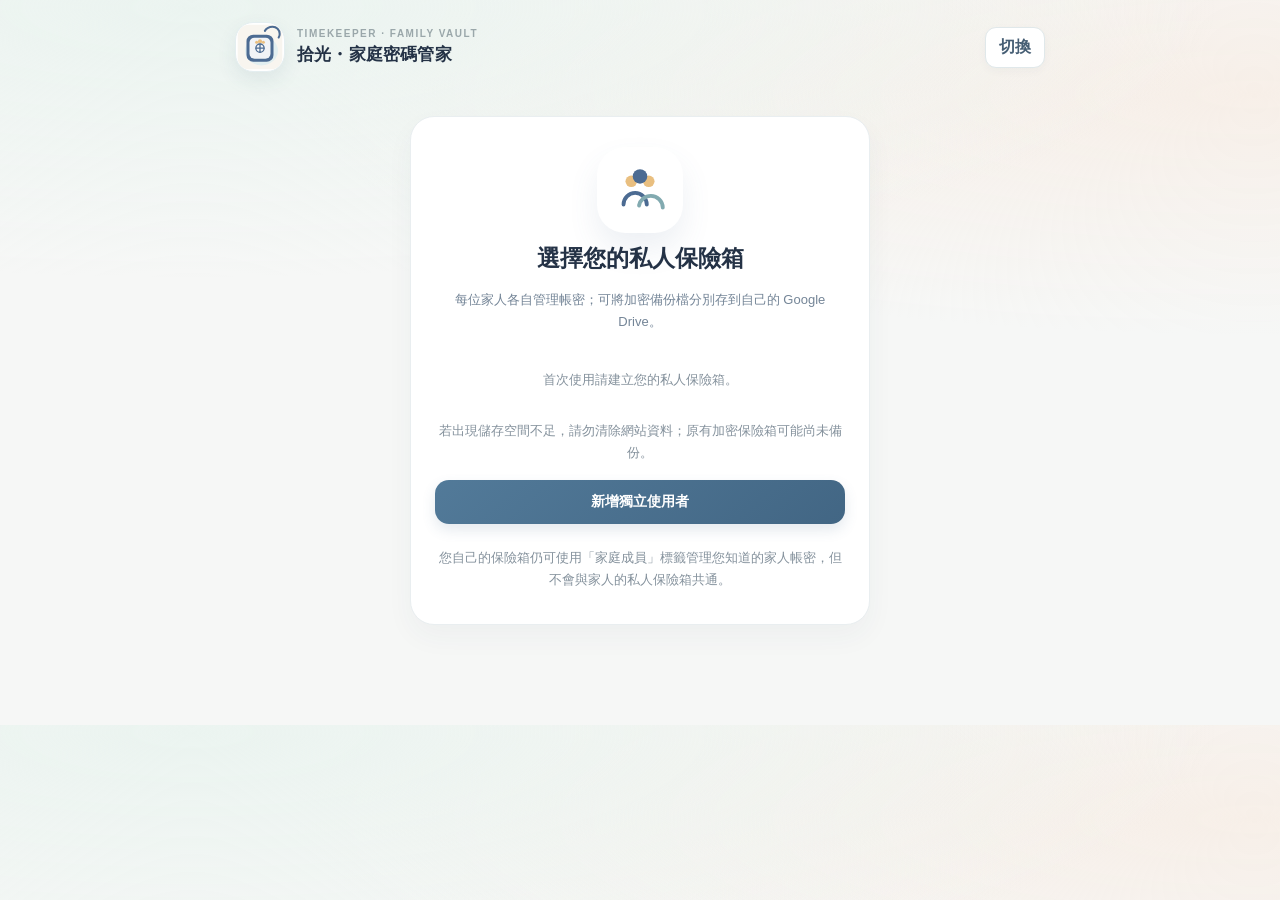
==== commit a4c7abad: "Add files via upload" ====
--- a/index.html
+++ b/index.html
@@ -1,22 +1,22 @@
-<!doctype html><html lang="zh-Hant"><head><meta charset="utf-8"><meta name="viewport" content="width=device-width,initial-scale=1,viewport-fit=cover"><meta name="color-scheme" content="light"><meta name="theme-color" content="#f8f5ef"><meta name="description" content="私密加密的家庭帳號密碼管理"><link rel="manifest" href="manifest.webmanifest"><link rel="icon" href="icons/favicon.png" sizes="32x32" type="image/png"><link rel="apple-touch-icon" href="icons/apple-touch-icon.png"><title>拾光・家庭密碼管家 V1.9.5</title><link rel="stylesheet" href="style.css?v=1.9.5"></head><body>
+<!doctype html><html lang="zh-Hant"><head><meta charset="utf-8"><meta name="viewport" content="width=device-width,initial-scale=1,viewport-fit=cover"><meta name="color-scheme" content="light"><meta name="theme-color" content="#f8f5ef"><meta name="description" content="私密加密的家庭帳號密碼管理"><link rel="manifest" href="manifest.webmanifest"><link rel="icon" href="icons/favicon.png" sizes="32x32" type="image/png"><link rel="apple-touch-icon" href="icons/apple-touch-icon.png"><title>拾光・家庭密碼管家 V1.8.0</title><link rel="stylesheet" href="style.css?v=1.8.0"></head><body>
 <div id="pwaUpdateBar" class="pwa-update hidden" role="status" aria-live="polite"><span id="pwaUpdateText">新版程式已可使用</span><button id="pwaUpdateBtn" type="button">更新介面</button><button id="pwaUpdateDismiss" type="button" aria-label="稍後更新">稍後</button></div><header class="top"><div class="brand"><div class="brandicon"><img src="icon.svg" alt=""></div><div><div class="eyebrow">TIMEKEEPER · FAMILY VAULT</div><strong>拾光・家庭密碼管家</strong></div></div><div class="topactions"><button id="switchProfile" class="tiny">切換</button><button id="lockBtn" class="tiny hidden">鎖定</button></div></header>
 <main>
-<section id="profilePicker" class="gate card hidden"><div class="heroicon hero-family"></div><h1>選擇您的私人保險箱</h1><p>每位家人各自管理帳密；可將加密備份檔分別存到自己的 Google Drive。</p><div id="profileList" class="profile-list"></div><div id="profileLoadAlert" class="form-error hidden" role="alert" aria-live="assertive"><strong>無法讀取原有保險箱清單</strong><p id="profileLoadReason"></p><p>目前已停止新增與修改，原有網站資料未被清除。請不要按「清除網站資料」、解除安裝 PWA 或重建保險箱。</p><button id="retryProfileLoad" type="button" class="soft wide">重新讀取原有保險箱</button></div><p class="hint">若出現儲存空間不足，請勿清除網站資料；原有加密保險箱可能尚未備份。</p><button id="createProfile" class="primary wide" type="button">新增獨立使用者</button><form id="profileCreateForm" class="profile-create-form hidden"><div class="field"><label for="newProfileName">使用者名稱</label><input id="newProfileName" required maxlength="40" autocomplete="off" placeholder="例如：爸爸、媽媽"></div><p id="profileCreateError" class="form-error hidden" role="alert"></p><div class="actions"><button id="cancelProfileCreate" type="button" class="soft">取消</button><button type="submit" class="primary">確認建立</button></div></form><p class="hint">您自己的保險箱仍可使用「家庭成員」標籤管理您知道的家人帳密，但不會與家人的私人保險箱共通。</p></section>
+<section id="profilePicker" class="gate card hidden"><div class="heroicon hero-family"></div><h1>選擇您的私人保險箱</h1><p>每位家人各自管理帳密；可將加密備份檔分別存到自己的 Google Drive。</p><div id="profileList" class="profile-list"></div><p class="hint">若出現儲存空間不足，請勿清除網站資料；原有加密保險箱可能尚未備份。</p><button id="createProfile" class="primary wide" type="button">新增獨立使用者</button><form id="profileCreateForm" class="profile-create-form hidden"><div class="field"><label for="newProfileName">使用者名稱</label><input id="newProfileName" required maxlength="40" autocomplete="off" placeholder="例如：爸爸、媽媽"></div><p id="profileCreateError" class="form-error hidden" role="alert"></p><div class="actions"><button id="cancelProfileCreate" type="button" class="soft">取消</button><button type="submit" class="primary">確認建立</button></div></form><p class="hint">您自己的保險箱仍可使用「家庭成員」標籤管理您知道的家人帳密，但不會與家人的私人保險箱共通。</p></section>
 <section id="gate" class="gate card"><div class="heroicon hero-vault"></div><div id="profileName" class="profile-label"></div><h1 id="gateTitle">歡迎來到家庭密碼管家</h1><p id="gateDesc">建立一組專屬主密碼，只有您可以解開保存的帳號資料。</p><div class="field"><label for="master">主密碼</label><input id="master" type="password" autocomplete="off" placeholder="輸入主密碼" minlength="12"></div><div id="confirmWrap" class="field"><label for="masterConfirm">再次確認主密碼</label><input id="masterConfirm" type="password" autocomplete="off" placeholder="再輸入一次"></div><button id="gateBtn" type="button" class="primary wide">建立加密資料庫</button><p id="gateError" class="form-error hidden" role="alert"></p><p class="hint">⚠️ 主密碼不會上傳；忘記後無法解密找回。建議使用長密語並自行安全保管。</p><div class="gateactions"><button id="gateImport" class="soft">📥 從加密檔還原</button></div><button id="switchFromGate" class="textbtn" type="button">← 切換使用者</button><input type="file" id="gateFile" accept=".json,application/json" hidden></section>
 <section id="app" class="hidden"><div class="welcome"><div><div class="eyebrow">您的獨立加密保險箱 · <span id="activeProfileBadge"></span></div><h1>所有重要帳號，<br>安心整理在一起。</h1></div><div class="star"><img src="icon.svg" alt="品牌保險箱圖示"></div></div>
 <div class="stats" aria-label="保險箱統計"><button class="stat" data-go="records"><b id="countAll">0</b><span>全部帳號</span></button><button class="stat" data-go="members"><b id="countMember">0</b><span>家庭成員</span></button><button class="stat" data-go="due"><b id="countDue">0</b><span>待檢查密碼</span></button></div>
-<div id="recordsPage" class="page"><div class="sectiontop"><div class="section-heading"><span class="section-kicker">CATEGORIES</span><h2>帳號分類</h2></div><button class="textbtn" id="addCategory">自訂分類</button></div><p class="hint">點開群組查看分類；數量依搜尋與家庭成員篩選同步更新。可使用「自訂分類」新增種類。</p><div id="categories" class="categories"></div><div class="sectiontop"><div class="section-heading"><span class="section-kicker">MY ACCOUNTS</span><h2 id="listTitle">全部帳號</h2></div><div class="record-head-actions"><button class="soft sm" id="smartToggle" type="button" aria-pressed="false">智慧分類</button><button class="soft sm" id="batchToggle" type="button" aria-pressed="false">批次整理</button><button class="primary sm" id="addRecord">新增帳號</button></div></div><div class="filters"><input id="search" type="search" placeholder="搜尋網站、帳號或備註"><select id="memberFilter" aria-label="選擇成員"></select></div><div id="batchPanel" class="batch-panel hidden" aria-label="批次分類工具"><div class="batch-top"><strong id="batchCount" aria-live="polite">已選 0 筆</strong><div class="batch-tools"><button id="batchSelectAll" class="soft sm" type="button">全選目前清單</button><button id="batchClear" class="soft sm" type="button">取消全選</button></div></div><div class="batch-move"><label for="batchCategory">移動到分類</label><select id="batchCategory" aria-label="選擇要移動到的分類"></select><button id="batchApply" class="primary sm" type="button" disabled>確認移動</button></div><p class="hint">只會變更所勾選帳號的分類，不修改密碼、PIN、歷史紀錄或所屬家人。</p></div><section id="smartPanel" class="smart-panel hidden" aria-label="智慧分類建議"><div class="smart-head"><div><strong>智慧分類建議</strong><p class="hint">只分析這個裝置已解鎖帳號的名稱和網站網址，不上傳資料、不讀取密碼。每筆都要勾選確認才會修改。</p></div><button class="soft sm" type="button" id="smartClose">關閉</button></div><div class="smart-actions"><button class="soft sm" type="button" id="smartSelectAll">全選明確建議</button><button class="soft sm" type="button" id="smartClear">清除勾選</button><span id="smartCount" aria-live="polite"></span></div><div id="smartSuggestions" class="smart-suggestions"></div><div class="smart-footer"><button class="primary sm" type="button" id="smartApply" disabled>確認套用建議</button></div></section><div id="records" class="recordlist"></div></div>
+<div id="recordsPage" class="page"><div class="sectiontop"><div class="section-heading"><span class="section-kicker">CATEGORIES</span><h2>帳號分類</h2></div><button class="textbtn" id="addCategory">自訂分類</button></div><div id="categories" class="categories"></div><div class="sectiontop"><div class="section-heading"><span class="section-kicker">MY ACCOUNTS</span><h2 id="listTitle">全部帳號</h2></div><button class="primary sm" id="addRecord">新增帳號</button></div><div class="filters"><input id="search" type="search" placeholder="搜尋網站、帳號或備註"><select id="memberFilter" aria-label="選擇成員"></select></div><div id="records" class="recordlist"></div></div>
 <div id="membersPage" class="page hidden"><div class="sectiontop"><div class="section-heading"><span class="section-kicker">FAMILY LABELS</span><h2>家庭成員</h2></div><button id="addMember" class="primary sm">新增</button></div><p class="hint">這裡的家人是「您自己保險箱內」的分類標籤，您可保管已知的家人帳號。家人本人應從首頁建立獨立使用者，兩者資料不會共通。</p><div id="members" class="memberlist"></div></div>
 <div id="duePage" class="page hidden"><div class="sectiontop"><div class="section-heading"><span class="section-kicker">SECURITY CHECK</span><h2>密碼更換提醒</h2></div></div><p class="hint">這裡會列出已超過您自訂檢查日期的帳號。通常不需為了定期更換而更換強密碼；懷疑外洩時應立即更換。</p><div id="dueList" class="recordlist"></div></div>
-<div id="settingsPage" class="page hidden"><div class="sectiontop"><div class="section-heading"><span class="section-kicker">YOUR DATA</span><h2>資料與雲端</h2></div></div><div class="card settings"><h3>加密備份</h3><p class="hint">V1.9.5：同一保險箱若在其他分頁被修改，舊分頁將拒絕覆蓋，需重新解鎖；還原前請先確認備份。</p><p>本機使用 AES-GCM 加密；匯出的 JSON 檔仍為加密內容。請自行確認檔案已存至 Google Drive。</p><button id="exportBtn" class="primary wide" type="button">下載加密備份檔</button><button id="shareBackup" class="soft wide" type="button">分享加密檔到 Google Drive（若支援）</button><button id="importBtn" class="soft wide">從加密檔還原</button><input id="importFile" type="file" accept=".json,application/json" hidden></div><div class="card settings manual-backup"><h3>Google Drive 手動備份（免 OAuth）</h3><p>不用登入授權，也不用填 Apps Script 網址或 OAuth ID。先在上方下載或分享加密 JSON，再自行存進自己的 Google Drive 資料夾。</p><div class="backup-panel"><strong>本裝置加密檔產生紀錄</strong><p id="backupStatus" class="hint">尚未產生加密備份</p><p class="hint">此紀錄僅代表系統已產生或交出檔案，<strong>不代表 Google Drive 已完成上傳</strong>。請進入 Google Drive 親自確認檔案存在。</p></div><button id="showRecovery" class="soft wide" type="button">展開換機還原操作說明</button><div id="recoveryGuide" class="recovery-guide hidden"><h4>更換手機／電腦還原步驟</h4><ol><li>舊裝置解鎖保險箱，按「下載加密備份檔」，將 JSON 檔儲存到自己的 Google Drive。</li><li>先在 Google Drive 確認該加密檔可看到、可下載，不要先刪除舊裝置資料。</li><li>新裝置開啟同一套系統，建立自己的本機使用者，進入「從加密檔還原」。</li><li>由自己的 Google Drive 下載或使用檔案挑選器選擇 JSON 備份，輸入<strong>建立該備份時的主密碼</strong>解密。</li><li>核對帳號筆數、登入／交易密碼、PIN 與歷史紀錄。確認無誤後再使用。</li></ol><p class="hint">不同裝置不會自動同步；若兩邊都有修改，請先確認要保留哪一份，以免較舊的備份覆蓋新資料。</p></div></div><div class="card settings"><h3>本機儲存狀態檢查</h3><p>只顯示容量和資料庫狀態，不顯示帳號或密碼；不會刪除既有資料。</p><button id="checkStorage" class="soft wide" type="button">檢查 Chrome 儲存空間</button><button id="runSelfTest" class="soft wide" type="button">執行本機加密／儲存自我測試</button><pre id="selfTestResult" class="storage-health" aria-live="polite">尚未執行測試</pre><pre id="storageHealth" class="storage-health" aria-live="polite">尚未檢查</pre></div><div class="card settings"><h3>安全提醒</h3><p>每人不同主密碼及獨立本機加密資料。閒置 5 分鐘會自動鎖定。本系統不會直接連接 Google Drive；分享或下載的備份檔仍為加密資料。請不要把加密備份與主密碼放在同一處。</p><button id="changeMaster" class="soft wide">更換主密碼</button></div><p class="version">拾光・家庭密碼管家 V1.9.5</p></div>
+<div id="settingsPage" class="page hidden"><div class="sectiontop"><div class="section-heading"><span class="section-kicker">YOUR DATA</span><h2>資料與雲端</h2></div></div><div class="card settings"><h3>加密備份</h3><p>本機使用 AES-GCM 加密；匯出的 JSON 檔仍為加密內容。請自行確認檔案已存至 Google Drive。</p><button id="exportBtn" class="primary wide" type="button">下載加密備份檔</button><button id="shareBackup" class="soft wide" type="button">分享加密檔到 Google Drive（若支援）</button><button id="importBtn" class="soft wide">從加密檔還原</button><input id="importFile" type="file" accept=".json,application/json" hidden></div><div class="card settings manual-backup"><h3>Google Drive 手動備份（免 OAuth）</h3><p>不用登入授權，也不用填 Apps Script 網址或 OAuth ID。先在上方下載或分享加密 JSON，再自行存進自己的 Google Drive 資料夾。</p><div class="backup-panel"><strong>本裝置加密檔產生紀錄</strong><p id="backupStatus" class="hint">尚未產生加密備份</p><p class="hint">此紀錄僅代表系統已產生或交出檔案，<strong>不代表 Google Drive 已完成上傳</strong>。請進入 Google Drive 親自確認檔案存在。</p></div><button id="showRecovery" class="soft wide" type="button">展開換機還原操作說明</button><div id="recoveryGuide" class="recovery-guide hidden"><h4>更換手機／電腦還原步驟</h4><ol><li>舊裝置解鎖保險箱，按「下載加密備份檔」，將 JSON 檔儲存到自己的 Google Drive。</li><li>先在 Google Drive 確認該加密檔可看到、可下載，不要先刪除舊裝置資料。</li><li>新裝置開啟同一套系統，建立自己的本機使用者，進入「從加密檔還原」。</li><li>由自己的 Google Drive 下載或使用檔案挑選器選擇 JSON 備份，輸入<strong>建立該備份時的主密碼</strong>解密。</li><li>核對帳號筆數、登入／交易密碼、PIN 與歷史紀錄。確認無誤後再使用。</li></ol><p class="hint">不同裝置不會自動同步；若兩邊都有修改，請先確認要保留哪一份，以免較舊的備份覆蓋新資料。</p></div></div><div class="card settings"><h3>本機儲存狀態檢查</h3><p>只顯示容量和資料庫狀態，不顯示帳號或密碼；不會刪除既有資料。</p><button id="checkStorage" class="soft wide" type="button">檢查 Chrome 儲存空間</button><button id="runSelfTest" class="soft wide" type="button">執行本機加密／儲存自我測試</button><pre id="selfTestResult" class="storage-health" aria-live="polite">尚未執行測試</pre><pre id="storageHealth" class="storage-health" aria-live="polite">尚未檢查</pre></div><div class="card settings"><h3>安全提醒</h3><p>每人不同主密碼及獨立本機加密資料。閒置 5 分鐘會自動鎖定。本系統不會直接連接 Google Drive；分享或下載的備份檔仍為加密資料。請不要把加密備份與主密碼放在同一處。</p><button id="changeMaster" class="soft wide">更換主密碼</button></div><p class="version">拾光・家庭密碼管家 V1.8.0</p></div>
 <nav class="bottom" aria-label="主選單">
 <button data-tab="records" class="active"><span class="navicon nav-home"><svg viewBox="0 0 24 24" fill="none" stroke="currentColor" stroke-width="1.8" stroke-linecap="round" stroke-linejoin="round"><path d="M4 10.5L12 4l8 6.5"></path><path d="M6 9.8V20h12V9.8"></path><path d="M10 20v-5h4v5"></path></svg></span>帳號</button>
 <button data-tab="members"><span class="navicon nav-members"><svg viewBox="0 0 24 24" fill="none" stroke="currentColor" stroke-width="1.8" stroke-linecap="round" stroke-linejoin="round"><circle cx="9" cy="9" r="3"></circle><circle cx="16" cy="8" r="2.5"></circle><path d="M4.5 19a5.5 5.5 0 019 0"></path><path d="M13 18a4.5 4.5 0 017.5 0"></path></svg></span>家人</button>
 <button data-tab="due"><span class="navicon nav-due"><svg viewBox="0 0 24 24" fill="none" stroke="currentColor" stroke-width="1.8" stroke-linecap="round" stroke-linejoin="round"><rect x="4" y="5" width="16" height="15" rx="3"></rect><path d="M8 3.8v3.4M16 3.8v3.4M4 9h16"></path></svg></span>提醒</button>
 <button data-tab="settings"><span class="navicon nav-settings"><svg viewBox="0 0 24 24" fill="none" stroke="currentColor" stroke-width="1.8" stroke-linecap="round" stroke-linejoin="round"><circle cx="12" cy="12" r="3.3"></circle><path d="M19.4 15a1 1 0 00.2 1.1l.1.1a2 2 0 01-2.8 2.8l-.1-.1a1 1 0 00-1.1-.2 1 1 0 00-.6.9V20a2 2 0 01-4 0v-.2a1 1 0 00-.6-.9 1 1 0 00-1.1.2l-.1.1a2 2 0 01-2.8-2.8l.1-.1a1 1 0 00.2-1.1 1 1 0 00-.9-.6H4a2 2 0 010-4h.2a1 1 0 00.9-.6 1 1 0 00-.2-1.1l-.1-.1a2 2 0 012.8-2.8l.1.1a1 1 0 001.1.2 1 1 0 00.6-.9V4a2 2 0 014 0v.2a1 1 0 00.6.9 1 1 0 001.1-.2l.1-.1a2 2 0 012.8 2.8l-.1.1a1 1 0 00-.2 1.1 1 1 0 00.9.6H20a2 2 0 010 4h-.2a1 1 0 00-.9.6z"></path></svg></span>設定</button>
 </nav></section></main>
-<dialog id="editDialog"><form id="recordForm" class="dialogbody"><div class="dialogtop"><h2 id="editHeading">新增帳號</h2><button type="button" class="close" data-close="editDialog">✕</button></div><input id="editId" type="hidden"><div class="field"><label>網站／服務名稱 *</label><input id="rTitle" required maxlength="90" placeholder="例如：Google、銀行、購物平台"></div><div class="field"><label for="rUrl">登入網址 <small class="optional-tip">（填寫後可建議分類）</small></label><input id="rUrl" type="url" placeholder="https://example.com"></div><div class="twocol"><div class="field"><label>所屬家人</label><select id="rMember"></select></div><div class="field"><label for="rCategory">分類</label><input id="rCategorySearch" type="search" autocomplete="off" placeholder="搜尋分類，例如：銀行、影音" aria-label="搜尋帳號分類"><select id="rCategory" aria-label="帳號分類"></select><p id="rCategorySearchHint" class="hint category-search-hint" aria-live="polite"></p></div></div><div id="editCategoryAdvice" class="edit-category-advice hidden" role="status" aria-live="polite"><span id="editAdviceText"></span><button id="editApplyAdvice" class="soft sm" type="button">使用建議</button><button id="editDismissAdvice" type="button" class="textbtn">略過</button></div><div class="field"><label>登入帳號 / Email</label><input id="rUser" autocomplete="off" maxlength="180" placeholder="登入帳號"></div><div class="field"><label>密碼</label><div class="passwordrow"><input id="rPassword" type="password" autocomplete="new-password" placeholder="密碼"><button type="button" id="togglePassword" class="soft">顯示</button><button type="button" id="generatePassword" class="soft">產生</button></div></div><div class="transaction-section"><div class="transaction-head"><span class="transaction-symbol" aria-hidden="true">◆</span><div><strong>網路交易密碼</strong><p>選填 · 適用於網銀、證券、付款及其他內部交易驗證</p></div></div><div class="field"><label for="rTransactionPassword">交易密碼／內部操作密碼</label><div class="passwordrow"><input id="rTransactionPassword" type="password" autocomplete="new-password" placeholder="與登入密碼分開保存"><button type="button" id="toggleTransactionPassword" class="soft" aria-label="顯示交易密碼">顯示</button></div></div><div class="field"><label for="rTransactionChanged">交易密碼最後更換日期</label><input id="rTransactionChanged" type="date"></div><p class="hint">只有交易密碼內容變更時才會將舊值加入交易密碼歷史；與登入密碼歷史分開保存。</p></div><details class="advanced-security mobile-accordion" id="advancedSecurity"><summary><span class="section-symbol">✧</span><span><strong>進階安全資訊</strong><small>安全問題、PIN、恢復代碼（選填）</small></span><span class="disclosure-icon" aria-hidden="true">⌄</span></summary><div class="accordion-inner"><div class="advanced-heading"><span aria-hidden="true">✧</span><div><strong id="securityFieldsTitle">進階安全資訊</strong><p>選填 · 安全問題、PIN、備用驗證與恢復代碼</p></div></div><div class="field"><label for="rSecurityQuestion">安全問題</label><input id="rSecurityQuestion" maxlength="250" autocomplete="off" placeholder="例如：設定的安全問題"></div><div class="field"><label for="rSecurityAnswer">安全問題答案</label><div class="passwordrow"><input id="rSecurityAnswer" type="password" autocomplete="new-password" maxlength="2000" placeholder="答案將加密保存"><button type="button" class="soft" data-toggle-secret="rSecurityAnswer">顯示</button></div></div><div class="twocol"><div class="field"><label for="rSecurityPin">PIN 碼</label><div class="passwordrow"><input id="rSecurityPin" type="password" autocomplete="new-password" maxlength="100" placeholder="選填"><button type="button" class="soft" data-toggle-secret="rSecurityPin">顯示</button></div></div><div class="field"><label for="rSecurityPinChanged">PIN 更換日期</label><input id="rSecurityPinChanged" type="date"></div></div><div class="field"><label for="rRecoveryContact">備用驗證資訊</label><textarea id="rRecoveryContact" rows="2" maxlength="3000" placeholder="例如：備援信箱、備用電話、驗證方式（不需輸入一次性簡訊驗證碼）"></textarea></div><div class="field"><label for="rRecoveryCodes">恢復代碼（可每行一組）</label><div class="passwordrow recovery-editor"><textarea id="rRecoveryCodes" rows="4" maxlength="15000" placeholder="請勿與他人共享；建議只用於沒有其他安全保管方式時"></textarea><button type="button" class="soft" id="toggleRecoveryCodes">顯示</button></div><p class="hint">恢復代碼通常只能使用一次。使用後請手動更新保存內容；系統不會代替網站判斷是否已使用。</p></div></div></details><div class="twocol"><div class="field"><label>密碼更換日期</label><input id="rChanged" type="date"></div><div class="field"><label>下次檢查日期（選填）</label><input id="rDue" type="date"></div></div><div class="field"><label>備註</label><textarea id="rNote" rows="3" maxlength="2000" placeholder="例如：註冊電話、備用信箱、帳號用途"></textarea></div><p class="hint">修改密碼並儲存時，舊密碼與原更換時間會自動加入歷史紀錄。</p><div class="actions"><button type="button" class="soft" data-close="editDialog">取消</button><button type="submit" class="primary">儲存資料</button></div></form></dialog>
+<dialog id="editDialog"><form id="recordForm" class="dialogbody"><div class="dialogtop"><h2 id="editHeading">新增帳號</h2><button type="button" class="close" data-close="editDialog">✕</button></div><input id="editId" type="hidden"><div class="field"><label>網站／服務名稱 *</label><input id="rTitle" required maxlength="90" placeholder="例如：Google、銀行、購物平台"></div><div class="twocol"><div class="field"><label>所屬家人</label><select id="rMember"></select></div><div class="field"><label>分類</label><select id="rCategory"></select></div></div><div class="field"><label>登入帳號 / Email</label><input id="rUser" autocomplete="off" maxlength="180" placeholder="登入帳號"></div><div class="field"><label>密碼</label><div class="passwordrow"><input id="rPassword" type="password" autocomplete="new-password" placeholder="密碼"><button type="button" id="togglePassword" class="soft">顯示</button><button type="button" id="generatePassword" class="soft">產生</button></div></div><div class="transaction-section"><div class="transaction-head"><span class="transaction-symbol" aria-hidden="true">◆</span><div><strong>網路交易密碼</strong><p>選填 · 適用於網銀、證券、付款及其他內部交易驗證</p></div></div><div class="field"><label for="rTransactionPassword">交易密碼／內部操作密碼</label><div class="passwordrow"><input id="rTransactionPassword" type="password" autocomplete="new-password" placeholder="與登入密碼分開保存"><button type="button" id="toggleTransactionPassword" class="soft" aria-label="顯示交易密碼">顯示</button></div></div><div class="field"><label for="rTransactionChanged">交易密碼最後更換日期</label><input id="rTransactionChanged" type="date"></div><p class="hint">只有交易密碼內容變更時才會將舊值加入交易密碼歷史；與登入密碼歷史分開保存。</p></div><details class="advanced-security mobile-accordion" id="advancedSecurity"><summary><span class="section-symbol">✧</span><span><strong>進階安全資訊</strong><small>安全問題、PIN、恢復代碼（選填）</small></span><span class="disclosure-icon" aria-hidden="true">⌄</span></summary><div class="accordion-inner"><div class="advanced-heading"><span aria-hidden="true">✧</span><div><strong id="securityFieldsTitle">進階安全資訊</strong><p>選填 · 安全問題、PIN、備用驗證與恢復代碼</p></div></div><div class="field"><label for="rSecurityQuestion">安全問題</label><input id="rSecurityQuestion" maxlength="250" autocomplete="off" placeholder="例如：設定的安全問題"></div><div class="field"><label for="rSecurityAnswer">安全問題答案</label><div class="passwordrow"><input id="rSecurityAnswer" type="password" autocomplete="new-password" maxlength="2000" placeholder="答案將加密保存"><button type="button" class="soft" data-toggle-secret="rSecurityAnswer">顯示</button></div></div><div class="twocol"><div class="field"><label for="rSecurityPin">PIN 碼</label><div class="passwordrow"><input id="rSecurityPin" type="password" autocomplete="new-password" maxlength="100" placeholder="選填"><button type="button" class="soft" data-toggle-secret="rSecurityPin">顯示</button></div></div><div class="field"><label for="rSecurityPinChanged">PIN 更換日期</label><input id="rSecurityPinChanged" type="date"></div></div><div class="field"><label for="rRecoveryContact">備用驗證資訊</label><textarea id="rRecoveryContact" rows="2" maxlength="3000" placeholder="例如：備援信箱、備用電話、驗證方式（不需輸入一次性簡訊驗證碼）"></textarea></div><div class="field"><label for="rRecoveryCodes">恢復代碼（可每行一組）</label><div class="passwordrow recovery-editor"><textarea id="rRecoveryCodes" rows="4" maxlength="15000" placeholder="請勿與他人共享；建議只用於沒有其他安全保管方式時"></textarea><button type="button" class="soft" id="toggleRecoveryCodes">顯示</button></div><p class="hint">恢復代碼通常只能使用一次。使用後請手動更新保存內容；系統不會代替網站判斷是否已使用。</p></div></div></details><div class="field"><label>登入網址</label><input id="rUrl" type="url" placeholder="https://example.com"></div><div class="twocol"><div class="field"><label>密碼更換日期</label><input id="rChanged" type="date"></div><div class="field"><label>下次檢查日期（選填）</label><input id="rDue" type="date"></div></div><div class="field"><label>備註</label><textarea id="rNote" rows="3" maxlength="2000" placeholder="例如：註冊電話、備用信箱、帳號用途"></textarea></div><p class="hint">修改密碼並儲存時，舊密碼與原更換時間會自動加入歷史紀錄。</p><div class="actions"><button type="button" class="soft" data-close="editDialog">取消</button><button type="submit" class="primary">儲存資料</button></div></form></dialog>
 <dialog id="detailDialog"><div class="dialogbody"><div class="dialogtop"><h2 id="detailTitle"></h2><button class="close" data-close="detailDialog">✕</button></div><div id="detailContent"></div><div class="actions"><button id="deleteRecord" class="danger">刪除</button><button id="editRecord" class="primary">編輯</button></div></div></dialog>
 <dialog id="smallDialog"><form id="smallForm" class="dialogbody"><div class="dialogtop"><h2 id="smallHeading"></h2><button type="button" class="close" data-close="smallDialog">✕</button></div><div class="field"><label id="smallLabel">名稱</label><input id="smallName" required maxlength="35"></div><div id="smallEmojiWrap" class="field"><label>自訂圖案（可輸入 Emoji）</label><input id="smallEmoji" maxlength="12" placeholder="例如：🌟；留空使用預設圖案"></div><div class="actions"><button type="button" class="soft" data-close="smallDialog">取消</button><button type="submit" class="primary">儲存</button></div></form></dialog>
 <div id="toast" role="status" aria-live="polite"></div>
-<script src="app.js?v=1.9.5" defer></script></body></html>
+<script src="app.js?v=1.8.0" defer></script></body></html>
--- a/style.css
+++ b/style.css
@@ -117,66 +117,3 @@
 }
 @media(min-width:701px){dialog{max-width:580px}.dialogbody{padding:24px}}
 @media(prefers-reduced-motion:reduce){.disclosure-icon{transition:none}*{scroll-behavior:auto!important}}
-
-/* V1.8.3: accessible batch categorization */
-.record-head-actions{display:flex;align-items:center;gap:7px;flex-wrap:wrap}.batch-panel{background:#fff;border:1px solid #d8e5ed;border-radius:18px;padding:15px;margin:0 0 14px;box-shadow:var(--shadow)}.batch-top,.batch-tools,.batch-move{display:flex;align-items:center;gap:9px;flex-wrap:wrap}.batch-top{justify-content:space-between;margin-bottom:12px}.batch-move label{font-size:12px;font-weight:700;color:#47617d}.batch-move select{width:auto;flex:1;min-width:140px}.batch-record{display:flex;align-items:center;gap:8px}.batch-record .record{flex:1;min-width:0}.batch-check{display:grid;place-items:center;min-width:35px;min-height:45px;cursor:pointer}.batch-check input{width:22px;height:22px;accent-color:#4c6b92;cursor:pointer}.sr-only{position:absolute;width:1px;height:1px;padding:0;margin:-1px;overflow:hidden;clip:rect(0,0,0,0);white-space:nowrap;border:0}@media(max-width:480px){.batch-move select{min-width:110px}.batch-top{align-items:flex-start}.batch-tools .sm{padding:9px 10px}.record-head-actions{gap:5px}.record-head-actions .sm{padding:9px 10px}}
-
-/* V1.8.4 – smart categorization, compact responsive review */
-.smart-panel{border:1px solid #d5e6e9;background:#fff;border-radius:18px;padding:16px;margin:0 0 15px;box-shadow:var(--shadow)}.smart-head,.smart-actions,.smart-footer{display:flex;gap:10px;align-items:center;justify-content:space-between;flex-wrap:wrap}.smart-head{align-items:flex-start}.smart-head .hint{max-width:630px;margin:6px 0 10px}.smart-actions{justify-content:flex-start;margin-bottom:12px}.smart-actions span{color:#526982;font-size:13px}.smart-suggestions{display:grid;gap:8px;max-height:340px;overflow:auto}.smart-item{display:flex;align-items:center;gap:12px;border:1px solid #e2e9ef;border-radius:12px;padding:11px;cursor:pointer}.smart-item input{width:21px;height:21px;accent-color:#486c86;flex-shrink:0}.smart-item span{display:grid;gap:3px;min-width:0;overflow-wrap:anywhere}.smart-item small{color:#526982}.smart-footer{justify-content:flex-end;margin-top:12px}@media(max-width:480px){.smart-panel{padding:12px}.smart-head{gap:6px}.smart-actions .sm{padding:8px}.smart-suggestions{max-height:270px}}
-
-/* V1.8.5 – compact, accessible category groups */
-#categories.categories{display:block}
-.cat-all{max-width:210px;margin-bottom:12px}
-.cat-all .category{width:100%}
-.cat-groups{display:grid;gap:10px}
-.cat-group{border:1px solid #e5ebee;border-radius:19px;background:#fff;overflow:hidden;box-shadow:0 6px 18px rgba(42,67,88,.035)}
-.cat-group>summary{list-style:none;display:flex;align-items:center;gap:12px;padding:13px 15px;min-height:65px;cursor:pointer;user-select:none}
-.cat-group>summary::-webkit-details-marker{display:none}
-.cat-group>summary:focus-visible{outline:3px solid #5a85a8;outline-offset:-3px;border-radius:16px}
-.cat-group-icon{width:41px;height:41px;flex:none;border-radius:13px;background:#eaf2f7;display:grid;place-items:center;color:#456b87}
-.cat-group-icon svg{width:23px;height:23px}
-.cat-group-label{flex:1;min-width:0;font-size:14px;font-weight:750;color:#28465e}
-.cat-group-label small{display:block;font-size:11px;font-weight:450;color:#7d8d9e;margin-top:3px}
-.cat-group-count{font-size:12px;color:#5c7589;background:#f2f6f8;border-radius:30px;padding:6px 10px;white-space:nowrap}
-.cat-group-arrow{font-size:22px;color:#7f93a1;transition:transform .16s ease}
-.cat-group[open] .cat-group-arrow{transform:rotate(180deg)}
-.cat-group-grid{padding:4px 13px 15px;display:grid;grid-template-columns:repeat(4,minmax(0,1fr));gap:9px}
-.cat-group-grid .category{min-width:0;min-height:104px;box-shadow:none}
-@media(max-width:680px){.cat-group-grid{grid-template-columns:repeat(3,minmax(0,1fr))}}
-@media(max-width:430px){.cat-all{max-width:100%}.cat-all .category{min-height:76px;display:flex;flex-direction:row;justify-content:flex-start;gap:12px;padding:11px 15px}.cat-all .category small{font-size:13px}.cat-all .category .num{margin-left:auto}.cat-all .category .art{width:38px;height:38px}.cat-group-grid{grid-template-columns:repeat(2,minmax(0,1fr));padding:3px 10px 12px}.cat-group-grid .category{min-height:99px}.cat-group>summary{padding:11px 12px}}
-@media(prefers-reduced-motion:reduce){.cat-group-arrow{transition:none}}
-
-/* V1.8.6 – compact form category finder and explicit suggestion */
-#rCategorySearch{margin-bottom:7px}#rCategory{width:100%}.category-search-hint{font-size:11px;margin:4px 0 0}.edit-category-advice{display:flex;align-items:center;gap:10px;flex-wrap:wrap;background:#edf7f4;border:1px solid #cce7dd;border-radius:13px;padding:10px 12px;margin:6px 0 14px;color:#2c645a;font-size:13px}.edit-category-advice span{flex:1;min-width:170px}.edit-category-advice.hidden{display:none}.optional-tip{font-weight:400;color:#657a88}@media(max-width:480px){.edit-category-advice{gap:7px}.edit-category-advice span{flex-basis:100%}}
-
-/* V1.8.7: responsive form/keyboard fixes; no changes to stored credentials. */
-html,body{max-width:100%;overflow-x:clip}
-#recordsPage,#app,.dialogbody,.cat-group-grid{min-width:0}
-.filters>*{min-width:0}
-.record-head-actions button{min-height:42px}
-#editDialog .dialogbody{scrollbar-gutter:stable}
-#editDialog .field,#editDialog .twocol>*{min-width:0}
-#editDialog input,#editDialog textarea,#editDialog select{max-width:100%}
-@media(max-width:700px){
- dialog{max-height:calc(100dvh - env(safe-area-inset-top) - 4px);}
- .dialogbody{max-height:calc(100dvh - env(safe-area-inset-top) - 4px);padding-bottom:calc(24px + env(safe-area-inset-bottom));}
- .dialogtop{top:-18px}
- .cat-group-grid{grid-template-columns:repeat(3,minmax(0,1fr))}
- .batch-panel .batch-tools,.smart-panel .smart-actions{gap:8px}
- .batch-panel button,.smart-panel button{min-height:42px}
-}
-@media(max-width:390px){
- .cat-group-grid{grid-template-columns:repeat(2,minmax(0,1fr));gap:8px}
- .filters{flex-wrap:wrap}
- .filters input{flex-basis:100%}
- .filters select{width:100%;flex-basis:100%}
- .cat-group>summary{padding:11px 10px;gap:8px}
- .cat-group-count{padding:5px 7px}
- .passwordrow{flex-wrap:wrap}
- .passwordrow input{flex:1 1 100%}
- .passwordrow button{flex:1}
-}
-@media(orientation:landscape) and (max-height:480px){
- dialog,.dialogbody{max-height:100dvh;border-radius:12px}
- .dialogtop{padding-top:10px}
-}
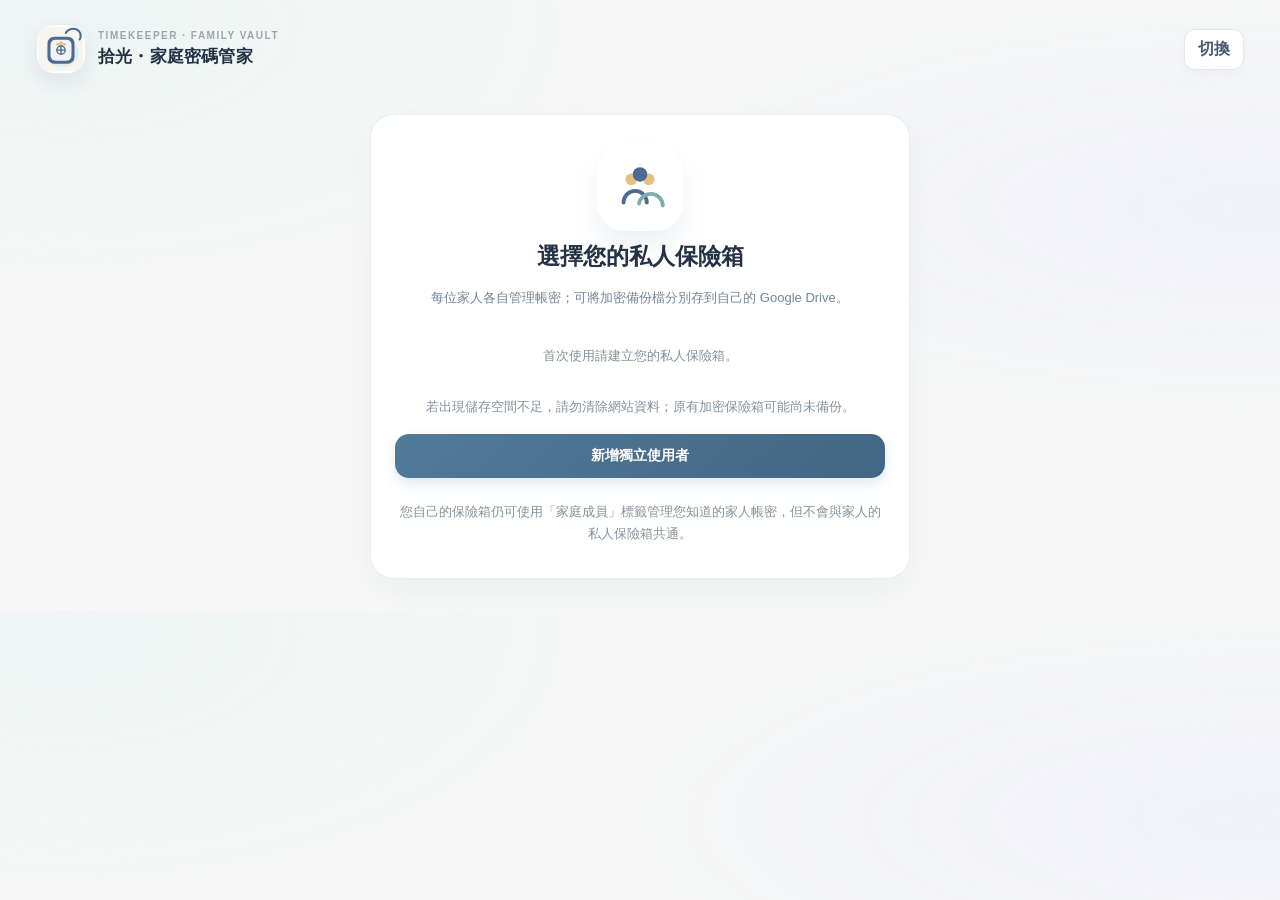
==== commit 7805991c: "Add files via upload" ====
--- a/index.html
+++ b/index.html
@@ -1,22 +1,38 @@
-<!doctype html><html lang="zh-Hant"><head><meta charset="utf-8"><meta name="viewport" content="width=device-width,initial-scale=1,viewport-fit=cover"><meta name="color-scheme" content="light"><meta name="theme-color" content="#f8f5ef"><meta name="description" content="私密加密的家庭帳號密碼管理"><link rel="manifest" href="manifest.webmanifest"><link rel="icon" href="icons/favicon.png" sizes="32x32" type="image/png"><link rel="apple-touch-icon" href="icons/apple-touch-icon.png"><title>拾光・家庭密碼管家 V1.8.0</title><link rel="stylesheet" href="style.css?v=1.8.0"></head><body>
+<!doctype html><html lang="zh-Hant"><head><meta charset="utf-8"><meta name="viewport" content="width=device-width,initial-scale=1,viewport-fit=cover"><meta name="color-scheme" content="light"><meta name="theme-color" content="#f8f5ef"><meta name="description" content="私密加密的家庭帳號密碼管理"><link rel="manifest" href="manifest.webmanifest"><link rel="icon" href="icons/favicon.png" sizes="32x32" type="image/png"><link rel="apple-touch-icon" href="icons/apple-touch-icon.png"><title>拾光・家庭密碼管家 V2.0.7</title><link rel="stylesheet" href="style.css?v=2.0.7"></head><body>
 <div id="pwaUpdateBar" class="pwa-update hidden" role="status" aria-live="polite"><span id="pwaUpdateText">新版程式已可使用</span><button id="pwaUpdateBtn" type="button">更新介面</button><button id="pwaUpdateDismiss" type="button" aria-label="稍後更新">稍後</button></div><header class="top"><div class="brand"><div class="brandicon"><img src="icon.svg" alt=""></div><div><div class="eyebrow">TIMEKEEPER · FAMILY VAULT</div><strong>拾光・家庭密碼管家</strong></div></div><div class="topactions"><button id="switchProfile" class="tiny">切換</button><button id="lockBtn" class="tiny hidden">鎖定</button></div></header>
 <main>
 <section id="profilePicker" class="gate card hidden"><div class="heroicon hero-family"></div><h1>選擇您的私人保險箱</h1><p>每位家人各自管理帳密；可將加密備份檔分別存到自己的 Google Drive。</p><div id="profileList" class="profile-list"></div><p class="hint">若出現儲存空間不足，請勿清除網站資料；原有加密保險箱可能尚未備份。</p><button id="createProfile" class="primary wide" type="button">新增獨立使用者</button><form id="profileCreateForm" class="profile-create-form hidden"><div class="field"><label for="newProfileName">使用者名稱</label><input id="newProfileName" required maxlength="40" autocomplete="off" placeholder="例如：爸爸、媽媽"></div><p id="profileCreateError" class="form-error hidden" role="alert"></p><div class="actions"><button id="cancelProfileCreate" type="button" class="soft">取消</button><button type="submit" class="primary">確認建立</button></div></form><p class="hint">您自己的保險箱仍可使用「家庭成員」標籤管理您知道的家人帳密，但不會與家人的私人保險箱共通。</p></section>
 <section id="gate" class="gate card"><div class="heroicon hero-vault"></div><div id="profileName" class="profile-label"></div><h1 id="gateTitle">歡迎來到家庭密碼管家</h1><p id="gateDesc">建立一組專屬主密碼，只有您可以解開保存的帳號資料。</p><div class="field"><label for="master">主密碼</label><input id="master" type="password" autocomplete="off" placeholder="輸入主密碼" minlength="12"></div><div id="confirmWrap" class="field"><label for="masterConfirm">再次確認主密碼</label><input id="masterConfirm" type="password" autocomplete="off" placeholder="再輸入一次"></div><button id="gateBtn" type="button" class="primary wide">建立加密資料庫</button><p id="gateError" class="form-error hidden" role="alert"></p><p class="hint">⚠️ 主密碼不會上傳；忘記後無法解密找回。建議使用長密語並自行安全保管。</p><div class="gateactions"><button id="gateImport" class="soft">📥 從加密檔還原</button></div><button id="switchFromGate" class="textbtn" type="button">← 切換使用者</button><input type="file" id="gateFile" accept=".json,application/json" hidden></section>
 <section id="app" class="hidden"><div class="welcome"><div><div class="eyebrow">您的獨立加密保險箱 · <span id="activeProfileBadge"></span></div><h1>所有重要帳號，<br>安心整理在一起。</h1></div><div class="star"><img src="icon.svg" alt="品牌保險箱圖示"></div></div>
 <div class="stats" aria-label="保險箱統計"><button class="stat" data-go="records"><b id="countAll">0</b><span>全部帳號</span></button><button class="stat" data-go="members"><b id="countMember">0</b><span>家庭成員</span></button><button class="stat" data-go="due"><b id="countDue">0</b><span>待檢查密碼</span></button></div>
-<div id="recordsPage" class="page"><div class="sectiontop"><div class="section-heading"><span class="section-kicker">CATEGORIES</span><h2>帳號分類</h2></div><button class="textbtn" id="addCategory">自訂分類</button></div><div id="categories" class="categories"></div><div class="sectiontop"><div class="section-heading"><span class="section-kicker">MY ACCOUNTS</span><h2 id="listTitle">全部帳號</h2></div><button class="primary sm" id="addRecord">新增帳號</button></div><div class="filters"><input id="search" type="search" placeholder="搜尋網站、帳號或備註"><select id="memberFilter" aria-label="選擇成員"></select></div><div id="records" class="recordlist"></div></div>
+<div id="recordsPage" class="page"><div class="records-topbar"><div class="records-search-wrap"><button class="soft sm sidebar-launch" id="sidebarToggle" type="button" aria-controls="categorySidebar" aria-expanded="true">收合分類</button><div class="searchbox"><span class="searchicon" aria-hidden="true"><svg viewBox="0 0 24 24" fill="none" stroke="currentColor" stroke-width="1.8" stroke-linecap="round" stroke-linejoin="round"><circle cx="10.5" cy="10.5" r="5.5"></circle><path d="M15 15l5 5"></path></svg></span><input id="search" type="search" aria-label="搜尋帳號與分類" aria-controls="searchSuggestions" aria-expanded="false" autocomplete="off" placeholder="搜尋網站、帳號、家人、分類或備註"><button id="clearSearch" class="clear-search hidden" type="button" aria-label="清除搜尋">✕</button><div id="searchSuggestions" class="search-suggestions hidden" role="group" aria-label="快速搜尋建議"></div></div></div><div class="records-top-actions"><select id="memberFilter" aria-label="選擇成員"></select><button class="primary sm" id="addRecord">新增帳號</button></div></div><div class="records-layout"><aside id="categorySidebar" class="category-sidebar" aria-label="帳號分類選擇" aria-hidden="true"><div class="sidebar-head"><div class="sidebar-title"><span class="section-kicker">CATEGORIES</span><h2>帳號分類</h2></div><div class="sidebar-head-actions"><button class="textbtn" id="addCategory">自訂分類</button><button class="soft sm" id="sidebarCollapseBtn" type="button">收合</button></div></div><p class="hint sidebar-hint">分類筆數會依帳號搜尋及家庭成員篩選更新。選取分類後立即顯示帳號。</p><div class="category-search-panel"><label class="sr-only" for="categorySearch">搜尋分類或群組</label><span aria-hidden="true" class="category-search-symbol">⌕</span><input id="categorySearch" type="search" placeholder="搜尋分類名稱，例如銀行、購物" autocomplete="off" aria-controls="categories"><button type="button" id="clearCategorySearch" class="category-search-clear hidden" aria-label="清除分類搜尋">清除</button></div><p id="categorySearchCount" class="category-search-count" role="status" aria-live="polite"></p><div id="categories" class="categories sidebar-categories"></div></aside><section class="records-main-panel"><div class="sectiontop records-main-top"><div class="section-heading"><span class="section-kicker">MY ACCOUNTS</span><h2 id="listTitle">全部帳號</h2></div><div class="record-head-actions"><label class="record-sort-label" for="recordSort">排序</label><select id="recordSort" class="record-sort" aria-label="帳號排序"><option value="name-asc">名稱 A→Z</option><option value="name-desc">名稱 Z→A</option><option value="updated-desc">最近修改</option><option value="updated-asc">最早修改</option><option value="member">所屬家人</option><option value="category">帳號分類</option></select><button class="soft sm" id="smartToggle" type="button" aria-pressed="false">智慧分類</button><button class="soft sm" id="batchToggle" type="button" aria-pressed="false">批次整理</button></div></div><div id="batchPanel" class="batch-panel hidden" aria-label="批次分類工具"><div class="batch-top"><strong id="batchCount" aria-live="polite">已選 0 筆</strong><div class="batch-tools"><button id="batchSelectAll" class="soft sm" type="button">全選目前清單</button><button id="batchClear" class="soft sm" type="button">取消全選</button></div></div><div class="batch-move"><label for="batchCategory">移動到分類</label><select id="batchCategory" aria-label="選擇要移動到的分類"></select><button id="batchApply" class="primary sm" type="button" disabled>確認移動</button></div><p class="hint">只會變更所勾選帳號的分類，不修改密碼、PIN、歷史紀錄或所屬家人。</p></div><section id="smartPanel" class="smart-panel hidden" aria-label="智慧分類建議"><div class="smart-head"><div><strong>智慧分類建議</strong><p class="hint">只分析這個裝置已解鎖帳號的名稱和網站網址，不上傳資料、不讀取密碼。每筆都要勾選確認才會修改。</p></div><button class="soft sm" type="button" id="smartClose">關閉</button></div><div class="smart-actions"><button class="soft sm" type="button" id="smartSelectAll">全選明確建議</button><button class="soft sm" type="button" id="smartClear">清除勾選</button><span id="smartCount" aria-live="polite"></span></div><div id="smartSuggestions" class="smart-suggestions"></div><div class="smart-footer"><button class="primary sm" type="button" id="smartApply" disabled>確認套用建議</button></div></section><div id="records" class="recordlist"></div></section>
+  <aside class="desktop-insights" id="desktopInsights" aria-label="桌面快速資訊">
+    <div id="desktopInsightsOverview">
+    <div class="insights-head"><span class="section-kicker">WORKSPACE</span><h2>快速總覽</h2><p>只顯示帳號名稱與分類，不會在側欄顯示密碼。</p></div>
+    <div class="insights-mini"><div><span>目前符合</span><strong id="desktopVisibleCount">0</strong><small>筆帳號</small></div><div><span>待檢查</span><strong id="desktopDueCount">0</strong><small>筆密碼</small></div></div>
+    <div class="insights-section"><div class="insights-section-head"><h3>最近異動</h3><span>最新 5 筆</span></div><div id="desktopRecent" class="insights-recent"><p class="hint">尚無帳號資料</p></div></div>
+    <div class="insights-section insights-shortcuts"><h3>常用操作</h3><button id="desktopAddRecord" type="button" class="primary wide">＋ 新增帳號</button><button id="desktopGoDue" type="button" class="soft wide">查看待檢查密碼</button><button id="desktopGoBackup" type="button" class="soft wide">加密備份設定</button></div>
+    <p class="insights-footnote">不同家人的帳號只在目前已解鎖的保險箱內顯示。</p>
+    </div>
+    <section id="desktopDetailPanel" class="desktop-detail-panel hidden" aria-label="帳號詳細資訊">
+      <div class="desktop-detail-tools"><span class="section-kicker">ACCOUNT DETAIL</span><button id="desktopDetailBack" type="button" class="soft sm">返回總覽</button></div><nav class="desktop-detail-nav" aria-label="切換帳號明細"><button id="desktopDetailPrev" class="soft sm" type="button" aria-label="上一筆帳號">‹ 上一筆</button><span id="desktopDetailPosition" role="status" aria-live="polite">— / —</span><button id="desktopDetailNext" class="soft sm" type="button" aria-label="下一筆帳號">下一筆 ›</button></nav>
+      <div id="desktopDetailSlot"></div>
+    </section>
+  </aside>
+  </div>
+  <button id="sidebarBackdrop" class="sidebar-backdrop hidden" type="button" aria-label="關閉分類欄"></button></div>
 <div id="membersPage" class="page hidden"><div class="sectiontop"><div class="section-heading"><span class="section-kicker">FAMILY LABELS</span><h2>家庭成員</h2></div><button id="addMember" class="primary sm">新增</button></div><p class="hint">這裡的家人是「您自己保險箱內」的分類標籤，您可保管已知的家人帳號。家人本人應從首頁建立獨立使用者，兩者資料不會共通。</p><div id="members" class="memberlist"></div></div>
 <div id="duePage" class="page hidden"><div class="sectiontop"><div class="section-heading"><span class="section-kicker">SECURITY CHECK</span><h2>密碼更換提醒</h2></div></div><p class="hint">這裡會列出已超過您自訂檢查日期的帳號。通常不需為了定期更換而更換強密碼；懷疑外洩時應立即更換。</p><div id="dueList" class="recordlist"></div></div>
-<div id="settingsPage" class="page hidden"><div class="sectiontop"><div class="section-heading"><span class="section-kicker">YOUR DATA</span><h2>資料與雲端</h2></div></div><div class="card settings"><h3>加密備份</h3><p>本機使用 AES-GCM 加密；匯出的 JSON 檔仍為加密內容。請自行確認檔案已存至 Google Drive。</p><button id="exportBtn" class="primary wide" type="button">下載加密備份檔</button><button id="shareBackup" class="soft wide" type="button">分享加密檔到 Google Drive（若支援）</button><button id="importBtn" class="soft wide">從加密檔還原</button><input id="importFile" type="file" accept=".json,application/json" hidden></div><div class="card settings manual-backup"><h3>Google Drive 手動備份（免 OAuth）</h3><p>不用登入授權，也不用填 Apps Script 網址或 OAuth ID。先在上方下載或分享加密 JSON，再自行存進自己的 Google Drive 資料夾。</p><div class="backup-panel"><strong>本裝置加密檔產生紀錄</strong><p id="backupStatus" class="hint">尚未產生加密備份</p><p class="hint">此紀錄僅代表系統已產生或交出檔案，<strong>不代表 Google Drive 已完成上傳</strong>。請進入 Google Drive 親自確認檔案存在。</p></div><button id="showRecovery" class="soft wide" type="button">展開換機還原操作說明</button><div id="recoveryGuide" class="recovery-guide hidden"><h4>更換手機／電腦還原步驟</h4><ol><li>舊裝置解鎖保險箱，按「下載加密備份檔」，將 JSON 檔儲存到自己的 Google Drive。</li><li>先在 Google Drive 確認該加密檔可看到、可下載，不要先刪除舊裝置資料。</li><li>新裝置開啟同一套系統，建立自己的本機使用者，進入「從加密檔還原」。</li><li>由自己的 Google Drive 下載或使用檔案挑選器選擇 JSON 備份，輸入<strong>建立該備份時的主密碼</strong>解密。</li><li>核對帳號筆數、登入／交易密碼、PIN 與歷史紀錄。確認無誤後再使用。</li></ol><p class="hint">不同裝置不會自動同步；若兩邊都有修改，請先確認要保留哪一份，以免較舊的備份覆蓋新資料。</p></div></div><div class="card settings"><h3>本機儲存狀態檢查</h3><p>只顯示容量和資料庫狀態，不顯示帳號或密碼；不會刪除既有資料。</p><button id="checkStorage" class="soft wide" type="button">檢查 Chrome 儲存空間</button><button id="runSelfTest" class="soft wide" type="button">執行本機加密／儲存自我測試</button><pre id="selfTestResult" class="storage-health" aria-live="polite">尚未執行測試</pre><pre id="storageHealth" class="storage-health" aria-live="polite">尚未檢查</pre></div><div class="card settings"><h3>安全提醒</h3><p>每人不同主密碼及獨立本機加密資料。閒置 5 分鐘會自動鎖定。本系統不會直接連接 Google Drive；分享或下載的備份檔仍為加密資料。請不要把加密備份與主密碼放在同一處。</p><button id="changeMaster" class="soft wide">更換主密碼</button></div><p class="version">拾光・家庭密碼管家 V1.8.0</p></div>
+<div id="settingsPage" class="page hidden"><div class="sectiontop"><div class="section-heading"><span class="section-kicker">YOUR DATA</span><h2>資料與雲端</h2></div></div><div class="card settings"><h3>加密備份</h3><p>本機使用 AES-GCM 加密；匯出的 JSON 檔仍為加密內容。請自行確認檔案已存至 Google Drive。</p><button id="exportBtn" class="primary wide" type="button">下載加密備份檔</button><button id="shareBackup" class="soft wide" type="button">分享加密檔到 Google Drive（若支援）</button><button id="inspectBackupBtn" class="soft wide" type="button">先檢查加密備份檔（不覆蓋資料）</button><input id="inspectBackupFile" type="file" accept=".json,application/json" hidden><div id="backupInspection" class="backup-inspection hidden" role="status" aria-live="polite"></div><button id="importBtn" class="soft wide" type="button">從加密檔還原</button><input id="importFile" type="file" accept=".json,application/json" hidden></div><div class="card settings manual-backup"><h3>Google Drive 手動備份（免 OAuth）</h3><p>不用登入授權，也不用填 Apps Script 網址或 OAuth ID。先在上方下載或分享加密 JSON，再自行存進自己的 Google Drive 資料夾。</p><div class="backup-panel"><strong>本裝置加密檔產生紀錄</strong><p id="backupStatus" class="hint">尚未產生加密備份</p><p class="hint">此紀錄僅代表系統已產生或交出檔案，<strong>不代表 Google Drive 已完成上傳</strong>。請進入 Google Drive 親自確認檔案存在。</p></div><button id="showRecovery" class="soft wide" type="button">展開換機還原操作說明</button><div id="recoveryGuide" class="recovery-guide hidden"><h4>更換手機／電腦還原步驟</h4><ol><li>舊裝置解鎖保險箱，按「下載加密備份檔」，將 JSON 檔儲存到自己的 Google Drive。</li><li>先在 Google Drive 確認該加密檔可看到、可下載，不要先刪除舊裝置資料。</li><li>新裝置開啟同一套系統，建立自己的本機使用者，進入「從加密檔還原」。</li><li>由自己的 Google Drive 下載或使用檔案挑選器選擇 JSON 備份，輸入<strong>建立該備份時的主密碼</strong>解密。</li><li>核對帳號筆數、登入／交易密碼、PIN 與歷史紀錄。確認無誤後再使用。</li></ol><p class="hint">不同裝置不會自動同步；若兩邊都有修改，請先確認要保留哪一份，以免較舊的備份覆蓋新資料。</p></div></div><div class="card settings"><h3>本機儲存狀態檢查</h3><p>只顯示容量和資料庫狀態，不顯示帳號或密碼；不會刪除既有資料。</p><button id="checkStorage" class="soft wide" type="button">檢查 Chrome 儲存空間</button><button id="runSelfTest" class="soft wide" type="button">執行加密、備份與跨分頁防護測試</button><pre id="selfTestResult" class="storage-health" aria-live="polite">尚未執行測試</pre><pre id="storageHealth" class="storage-health" aria-live="polite">尚未檢查</pre></div><div class="card settings"><h3>安全提醒</h3><p>每人不同主密碼及獨立本機加密資料。閒置 5 分鐘會自動鎖定。本系統不會直接連接 Google Drive；分享或下載的備份檔仍為加密資料。請不要把加密備份與主密碼放在同一處。</p><button id="changeMaster" class="soft wide">更換主密碼</button></div><p class="version">拾光・家庭密碼管家 V2.0.7</p></div>
 <nav class="bottom" aria-label="主選單">
 <button data-tab="records" class="active"><span class="navicon nav-home"><svg viewBox="0 0 24 24" fill="none" stroke="currentColor" stroke-width="1.8" stroke-linecap="round" stroke-linejoin="round"><path d="M4 10.5L12 4l8 6.5"></path><path d="M6 9.8V20h12V9.8"></path><path d="M10 20v-5h4v5"></path></svg></span>帳號</button>
+<button id="mobileCategoryTab" class="mobile-category-tab" type="button" aria-label="開啟帳號分類" aria-controls="categorySidebar" aria-expanded="false"><span class="navicon nav-categories"><svg viewBox="0 0 24 24" fill="none" stroke="currentColor" stroke-width="1.8" stroke-linecap="round" stroke-linejoin="round"><rect x="3.5" y="3.5" width="7" height="7" rx="2"></rect><rect x="13.5" y="3.5" width="7" height="7" rx="2"></rect><rect x="3.5" y="13.5" width="7" height="7" rx="2"></rect><rect x="13.5" y="13.5" width="7" height="7" rx="2"></rect></svg></span>分類</button>
 <button data-tab="members"><span class="navicon nav-members"><svg viewBox="0 0 24 24" fill="none" stroke="currentColor" stroke-width="1.8" stroke-linecap="round" stroke-linejoin="round"><circle cx="9" cy="9" r="3"></circle><circle cx="16" cy="8" r="2.5"></circle><path d="M4.5 19a5.5 5.5 0 019 0"></path><path d="M13 18a4.5 4.5 0 017.5 0"></path></svg></span>家人</button>
 <button data-tab="due"><span class="navicon nav-due"><svg viewBox="0 0 24 24" fill="none" stroke="currentColor" stroke-width="1.8" stroke-linecap="round" stroke-linejoin="round"><rect x="4" y="5" width="16" height="15" rx="3"></rect><path d="M8 3.8v3.4M16 3.8v3.4M4 9h16"></path></svg></span>提醒</button>
 <button data-tab="settings"><span class="navicon nav-settings"><svg viewBox="0 0 24 24" fill="none" stroke="currentColor" stroke-width="1.8" stroke-linecap="round" stroke-linejoin="round"><circle cx="12" cy="12" r="3.3"></circle><path d="M19.4 15a1 1 0 00.2 1.1l.1.1a2 2 0 01-2.8 2.8l-.1-.1a1 1 0 00-1.1-.2 1 1 0 00-.6.9V20a2 2 0 01-4 0v-.2a1 1 0 00-.6-.9 1 1 0 00-1.1.2l-.1.1a2 2 0 01-2.8-2.8l.1-.1a1 1 0 00.2-1.1 1 1 0 00-.9-.6H4a2 2 0 010-4h.2a1 1 0 00.9-.6 1 1 0 00-.2-1.1l-.1-.1a2 2 0 012.8-2.8l.1.1a1 1 0 001.1.2 1 1 0 00.6-.9V4a2 2 0 014 0v.2a1 1 0 00.6.9 1 1 0 001.1-.2l.1-.1a2 2 0 012.8 2.8l-.1.1a1 1 0 00-.2 1.1 1 1 0 00.9.6H20a2 2 0 010 4h-.2a1 1 0 00-.9.6z"></path></svg></span>設定</button>
 </nav></section></main>
-<dialog id="editDialog"><form id="recordForm" class="dialogbody"><div class="dialogtop"><h2 id="editHeading">新增帳號</h2><button type="button" class="close" data-close="editDialog">✕</button></div><input id="editId" type="hidden"><div class="field"><label>網站／服務名稱 *</label><input id="rTitle" required maxlength="90" placeholder="例如：Google、銀行、購物平台"></div><div class="twocol"><div class="field"><label>所屬家人</label><select id="rMember"></select></div><div class="field"><label>分類</label><select id="rCategory"></select></div></div><div class="field"><label>登入帳號 / Email</label><input id="rUser" autocomplete="off" maxlength="180" placeholder="登入帳號"></div><div class="field"><label>密碼</label><div class="passwordrow"><input id="rPassword" type="password" autocomplete="new-password" placeholder="密碼"><button type="button" id="togglePassword" class="soft">顯示</button><button type="button" id="generatePassword" class="soft">產生</button></div></div><div class="transaction-section"><div class="transaction-head"><span class="transaction-symbol" aria-hidden="true">◆</span><div><strong>網路交易密碼</strong><p>選填 · 適用於網銀、證券、付款及其他內部交易驗證</p></div></div><div class="field"><label for="rTransactionPassword">交易密碼／內部操作密碼</label><div class="passwordrow"><input id="rTransactionPassword" type="password" autocomplete="new-password" placeholder="與登入密碼分開保存"><button type="button" id="toggleTransactionPassword" class="soft" aria-label="顯示交易密碼">顯示</button></div></div><div class="field"><label for="rTransactionChanged">交易密碼最後更換日期</label><input id="rTransactionChanged" type="date"></div><p class="hint">只有交易密碼內容變更時才會將舊值加入交易密碼歷史；與登入密碼歷史分開保存。</p></div><details class="advanced-security mobile-accordion" id="advancedSecurity"><summary><span class="section-symbol">✧</span><span><strong>進階安全資訊</strong><small>安全問題、PIN、恢復代碼（選填）</small></span><span class="disclosure-icon" aria-hidden="true">⌄</span></summary><div class="accordion-inner"><div class="advanced-heading"><span aria-hidden="true">✧</span><div><strong id="securityFieldsTitle">進階安全資訊</strong><p>選填 · 安全問題、PIN、備用驗證與恢復代碼</p></div></div><div class="field"><label for="rSecurityQuestion">安全問題</label><input id="rSecurityQuestion" maxlength="250" autocomplete="off" placeholder="例如：設定的安全問題"></div><div class="field"><label for="rSecurityAnswer">安全問題答案</label><div class="passwordrow"><input id="rSecurityAnswer" type="password" autocomplete="new-password" maxlength="2000" placeholder="答案將加密保存"><button type="button" class="soft" data-toggle-secret="rSecurityAnswer">顯示</button></div></div><div class="twocol"><div class="field"><label for="rSecurityPin">PIN 碼</label><div class="passwordrow"><input id="rSecurityPin" type="password" autocomplete="new-password" maxlength="100" placeholder="選填"><button type="button" class="soft" data-toggle-secret="rSecurityPin">顯示</button></div></div><div class="field"><label for="rSecurityPinChanged">PIN 更換日期</label><input id="rSecurityPinChanged" type="date"></div></div><div class="field"><label for="rRecoveryContact">備用驗證資訊</label><textarea id="rRecoveryContact" rows="2" maxlength="3000" placeholder="例如：備援信箱、備用電話、驗證方式（不需輸入一次性簡訊驗證碼）"></textarea></div><div class="field"><label for="rRecoveryCodes">恢復代碼（可每行一組）</label><div class="passwordrow recovery-editor"><textarea id="rRecoveryCodes" rows="4" maxlength="15000" placeholder="請勿與他人共享；建議只用於沒有其他安全保管方式時"></textarea><button type="button" class="soft" id="toggleRecoveryCodes">顯示</button></div><p class="hint">恢復代碼通常只能使用一次。使用後請手動更新保存內容；系統不會代替網站判斷是否已使用。</p></div></div></details><div class="field"><label>登入網址</label><input id="rUrl" type="url" placeholder="https://example.com"></div><div class="twocol"><div class="field"><label>密碼更換日期</label><input id="rChanged" type="date"></div><div class="field"><label>下次檢查日期（選填）</label><input id="rDue" type="date"></div></div><div class="field"><label>備註</label><textarea id="rNote" rows="3" maxlength="2000" placeholder="例如：註冊電話、備用信箱、帳號用途"></textarea></div><p class="hint">修改密碼並儲存時，舊密碼與原更換時間會自動加入歷史紀錄。</p><div class="actions"><button type="button" class="soft" data-close="editDialog">取消</button><button type="submit" class="primary">儲存資料</button></div></form></dialog>
+<dialog id="editDialog"><form id="recordForm" class="dialogbody"><div class="dialogtop"><h2 id="editHeading">新增帳號</h2><button type="button" class="close" data-close="editDialog">✕</button></div><input id="editId" type="hidden"><div class="field"><label>網站／服務名稱 *</label><input id="rTitle" required maxlength="90" placeholder="例如：Google、銀行、購物平台"></div><div class="field"><label for="rUrl">登入網址 <small class="optional-tip">（填寫後可建議分類）</small></label><input id="rUrl" type="url" placeholder="https://example.com"></div><div class="twocol"><div class="field"><label>所屬家人</label><select id="rMember"></select></div><div class="field"><label for="rCategory">分類</label><input id="rCategorySearch" type="search" autocomplete="off" placeholder="搜尋分類，例如：銀行、影音" aria-label="搜尋帳號分類"><select id="rCategory" aria-label="帳號分類"></select><p id="rCategorySearchHint" class="hint category-search-hint" aria-live="polite"></p></div></div><div id="editCategoryAdvice" class="edit-category-advice hidden" role="status" aria-live="polite"><span id="editAdviceText"></span><button id="editApplyAdvice" class="soft sm" type="button">使用建議</button><button id="editDismissAdvice" type="button" class="textbtn">略過</button></div><div class="field"><label>登入帳號 / Email</label><input id="rUser" autocomplete="off" maxlength="180" placeholder="登入帳號"></div><div class="field"><label>密碼</label><div class="passwordrow"><input id="rPassword" type="password" autocomplete="new-password" placeholder="密碼"><button type="button" id="togglePassword" class="soft">顯示</button><button type="button" id="generatePassword" class="soft">產生</button></div></div><div class="transaction-section"><div class="transaction-head"><span class="transaction-symbol" aria-hidden="true">◆</span><div><strong>網路交易密碼</strong><p>選填 · 適用於網銀、證券、付款及其他內部交易驗證</p></div></div><div class="field"><label for="rTransactionPassword">交易密碼／內部操作密碼</label><div class="passwordrow"><input id="rTransactionPassword" type="password" autocomplete="new-password" placeholder="與登入密碼分開保存"><button type="button" id="toggleTransactionPassword" class="soft" aria-label="顯示交易密碼">顯示</button></div></div><div class="field"><label for="rTransactionChanged">交易密碼最後更換日期</label><input id="rTransactionChanged" type="date"></div><p class="hint">只有交易密碼內容變更時才會將舊值加入交易密碼歷史；與登入密碼歷史分開保存。</p></div><details class="advanced-security mobile-accordion" id="advancedSecurity"><summary><span class="section-symbol">✧</span><span><strong>進階安全資訊</strong><small>安全問題、PIN、恢復代碼（選填）</small></span><span class="disclosure-icon" aria-hidden="true">⌄</span></summary><div class="accordion-inner"><div class="advanced-heading"><span aria-hidden="true">✧</span><div><strong id="securityFieldsTitle">進階安全資訊</strong><p>選填 · 安全問題、PIN、備用驗證與恢復代碼</p></div></div><div class="field"><label for="rSecurityQuestion">安全問題</label><input id="rSecurityQuestion" maxlength="250" autocomplete="off" placeholder="例如：設定的安全問題"></div><div class="field"><label for="rSecurityAnswer">安全問題答案</label><div class="passwordrow"><input id="rSecurityAnswer" type="password" autocomplete="new-password" maxlength="2000" placeholder="答案將加密保存"><button type="button" class="soft" data-toggle-secret="rSecurityAnswer">顯示</button></div></div><div class="twocol"><div class="field"><label for="rSecurityPin">PIN 碼</label><div class="passwordrow"><input id="rSecurityPin" type="password" autocomplete="new-password" maxlength="100" placeholder="選填"><button type="button" class="soft" data-toggle-secret="rSecurityPin">顯示</button></div></div><div class="field"><label for="rSecurityPinChanged">PIN 更換日期</label><input id="rSecurityPinChanged" type="date"></div></div><div class="field"><label for="rRecoveryContact">備用驗證資訊</label><textarea id="rRecoveryContact" rows="2" maxlength="3000" placeholder="例如：備援信箱、備用電話、驗證方式（不需輸入一次性簡訊驗證碼）"></textarea></div><div class="field"><label for="rRecoveryCodes">恢復代碼（可每行一組）</label><div class="passwordrow recovery-editor"><textarea id="rRecoveryCodes" rows="4" maxlength="15000" placeholder="請勿與他人共享；建議只用於沒有其他安全保管方式時"></textarea><button type="button" class="soft" id="toggleRecoveryCodes">顯示</button></div><p class="hint">恢復代碼通常只能使用一次。使用後請手動更新保存內容；系統不會代替網站判斷是否已使用。</p></div></div></details><div class="twocol"><div class="field"><label>密碼更換日期</label><input id="rChanged" type="date"></div><div class="field"><label>下次檢查日期（選填）</label><input id="rDue" type="date"></div></div><div class="field"><label>備註</label><textarea id="rNote" rows="3" maxlength="2000" placeholder="例如：註冊電話、備用信箱、帳號用途"></textarea></div><p class="hint">修改密碼並儲存時，舊密碼與原更換時間會自動加入歷史紀錄。</p><div class="actions"><button type="button" class="soft" data-close="editDialog">取消</button><button type="submit" class="primary">儲存資料</button></div></form></dialog>
 <dialog id="detailDialog"><div class="dialogbody"><div class="dialogtop"><h2 id="detailTitle"></h2><button class="close" data-close="detailDialog">✕</button></div><div id="detailContent"></div><div class="actions"><button id="deleteRecord" class="danger">刪除</button><button id="editRecord" class="primary">編輯</button></div></div></dialog>
-<dialog id="smallDialog"><form id="smallForm" class="dialogbody"><div class="dialogtop"><h2 id="smallHeading"></h2><button type="button" class="close" data-close="smallDialog">✕</button></div><div class="field"><label id="smallLabel">名稱</label><input id="smallName" required maxlength="35"></div><div id="smallEmojiWrap" class="field"><label>自訂圖案（可輸入 Emoji）</label><input id="smallEmoji" maxlength="12" placeholder="例如：🌟；留空使用預設圖案"></div><div class="actions"><button type="button" class="soft" data-close="smallDialog">取消</button><button type="submit" class="primary">儲存</button></div></form></dialog>
+<dialog id="smallDialog"><form id="smallForm" class="dialogbody"><div class="dialogtop"><h2 id="smallHeading"></h2><button type="button" class="close" data-close="smallDialog">✕</button></div><div class="field"><label id="smallLabel">名稱</label><input id="smallName" required maxlength="35"></div><div id="smallEmojiWrap" class="field"><label>自訂圖案（可輸入 Emoji）</label><input id="smallEmoji" maxlength="12" placeholder="例如：🌟；留空使用預設圖案"></div><div id="memberEmojiPicker" class="member-emoji-picker hidden"><div class="member-emoji-head"><span>快速選擇家人圖示</span><span id="memberEmojiPreview" class="member-emoji-preview" aria-label="目前圖示">👤</span></div><div id="memberEmojiChoices" class="member-emoji-choices"></div><p class="hint">也可以直接在上方輸入其他 Emoji；修改後不影響已儲存的帳號。</p></div><div class="actions"><button type="button" class="soft" data-close="smallDialog">取消</button><button type="submit" class="primary">儲存</button></div></form></dialog>
 <div id="toast" role="status" aria-live="polite"></div>
-<script src="app.js?v=1.8.0" defer></script></body></html>
+<script src="app.js?v=2.0.7" defer></script></body></html>
--- a/style.css
+++ b/style.css
@@ -117,3 +117,389 @@
 }
 @media(min-width:701px){dialog{max-width:580px}.dialogbody{padding:24px}}
 @media(prefers-reduced-motion:reduce){.disclosure-icon{transition:none}*{scroll-behavior:auto!important}}
+
+/* V1.8.3: accessible batch categorization */
+.record-head-actions{display:flex;align-items:center;gap:7px;flex-wrap:wrap}.batch-panel{background:#fff;border:1px solid #d8e5ed;border-radius:18px;padding:15px;margin:0 0 14px;box-shadow:var(--shadow)}.batch-top,.batch-tools,.batch-move{display:flex;align-items:center;gap:9px;flex-wrap:wrap}.batch-top{justify-content:space-between;margin-bottom:12px}.batch-move label{font-size:12px;font-weight:700;color:#47617d}.batch-move select{width:auto;flex:1;min-width:140px}.batch-record{display:flex;align-items:center;gap:8px}.batch-record .record{flex:1;min-width:0}.batch-check{display:grid;place-items:center;min-width:35px;min-height:45px;cursor:pointer}.batch-check input{width:22px;height:22px;accent-color:#4c6b92;cursor:pointer}.sr-only{position:absolute;width:1px;height:1px;padding:0;margin:-1px;overflow:hidden;clip:rect(0,0,0,0);white-space:nowrap;border:0}@media(max-width:480px){.batch-move select{min-width:110px}.batch-top{align-items:flex-start}.batch-tools .sm{padding:9px 10px}.record-head-actions{gap:5px}.record-head-actions .sm{padding:9px 10px}}
+
+/* V1.8.4 – smart categorization, compact responsive review */
+.smart-panel{border:1px solid #d5e6e9;background:#fff;border-radius:18px;padding:16px;margin:0 0 15px;box-shadow:var(--shadow)}.smart-head,.smart-actions,.smart-footer{display:flex;gap:10px;align-items:center;justify-content:space-between;flex-wrap:wrap}.smart-head{align-items:flex-start}.smart-head .hint{max-width:630px;margin:6px 0 10px}.smart-actions{justify-content:flex-start;margin-bottom:12px}.smart-actions span{color:#526982;font-size:13px}.smart-suggestions{display:grid;gap:8px;max-height:340px;overflow:auto}.smart-item{display:flex;align-items:center;gap:12px;border:1px solid #e2e9ef;border-radius:12px;padding:11px;cursor:pointer}.smart-item input{width:21px;height:21px;accent-color:#486c86;flex-shrink:0}.smart-item span{display:grid;gap:3px;min-width:0;overflow-wrap:anywhere}.smart-item small{color:#526982}.smart-footer{justify-content:flex-end;margin-top:12px}@media(max-width:480px){.smart-panel{padding:12px}.smart-head{gap:6px}.smart-actions .sm{padding:8px}.smart-suggestions{max-height:270px}}
+
+/* V1.8.5 – compact, accessible category groups */
+#categories.categories{display:block}
+.cat-all{max-width:210px;margin-bottom:12px}
+.cat-all .category{width:100%}
+.cat-groups{display:grid;gap:10px}
+.cat-group{border:1px solid #e5ebee;border-radius:19px;background:#fff;overflow:hidden;box-shadow:0 6px 18px rgba(42,67,88,.035)}
+.cat-group>summary{list-style:none;display:flex;align-items:center;gap:12px;padding:13px 15px;min-height:65px;cursor:pointer;user-select:none}
+.cat-group>summary::-webkit-details-marker{display:none}
+.cat-group>summary:focus-visible{outline:3px solid #5a85a8;outline-offset:-3px;border-radius:16px}
+.cat-group-icon{width:41px;height:41px;flex:none;border-radius:13px;background:#eaf2f7;display:grid;place-items:center;color:#456b87}
+.cat-group-icon svg{width:23px;height:23px}
+.cat-group-label{flex:1;min-width:0;font-size:14px;font-weight:750;color:#28465e}
+.cat-group-label small{display:block;font-size:11px;font-weight:450;color:#7d8d9e;margin-top:3px}
+.cat-group-count{font-size:12px;color:#5c7589;background:#f2f6f8;border-radius:30px;padding:6px 10px;white-space:nowrap}
+.cat-group-arrow{font-size:22px;color:#7f93a1;transition:transform .16s ease}
+.cat-group[open] .cat-group-arrow{transform:rotate(180deg)}
+.cat-group-grid{padding:4px 13px 15px;display:grid;grid-template-columns:repeat(4,minmax(0,1fr));gap:9px}
+.cat-group-grid .category{min-width:0;min-height:104px;box-shadow:none}
+@media(max-width:680px){.cat-group-grid{grid-template-columns:repeat(3,minmax(0,1fr))}}
+@media(max-width:430px){.cat-all{max-width:100%}.cat-all .category{min-height:76px;display:flex;flex-direction:row;justify-content:flex-start;gap:12px;padding:11px 15px}.cat-all .category small{font-size:13px}.cat-all .category .num{margin-left:auto}.cat-all .category .art{width:38px;height:38px}.cat-group-grid{grid-template-columns:repeat(2,minmax(0,1fr));padding:3px 10px 12px}.cat-group-grid .category{min-height:99px}.cat-group>summary{padding:11px 12px}}
+@media(prefers-reduced-motion:reduce){.cat-group-arrow{transition:none}}
+
+/* V1.8.6 – compact form category finder and explicit suggestion */
+#rCategorySearch{margin-bottom:7px}#rCategory{width:100%}.category-search-hint{font-size:11px;margin:4px 0 0}.edit-category-advice{display:flex;align-items:center;gap:10px;flex-wrap:wrap;background:#edf7f4;border:1px solid #cce7dd;border-radius:13px;padding:10px 12px;margin:6px 0 14px;color:#2c645a;font-size:13px}.edit-category-advice span{flex:1;min-width:170px}.edit-category-advice.hidden{display:none}.optional-tip{font-weight:400;color:#657a88}@media(max-width:480px){.edit-category-advice{gap:7px}.edit-category-advice span{flex-basis:100%}}
+
+/* V1.8.7: responsive form/keyboard fixes; no changes to stored credentials. */
+html,body{max-width:100%;overflow-x:clip}
+#recordsPage,#app,.dialogbody,.cat-group-grid{min-width:0}
+.filters>*{min-width:0}
+.record-head-actions button{min-height:42px}
+#editDialog .dialogbody{scrollbar-gutter:stable}
+#editDialog .field,#editDialog .twocol>*{min-width:0}
+#editDialog input,#editDialog textarea,#editDialog select{max-width:100%}
+@media(max-width:700px){
+ dialog{max-height:calc(100dvh - env(safe-area-inset-top) - 4px);}
+ .dialogbody{max-height:calc(100dvh - env(safe-area-inset-top) - 4px);padding-bottom:calc(24px + env(safe-area-inset-bottom));}
+ .dialogtop{top:-18px}
+ .cat-group-grid{grid-template-columns:repeat(3,minmax(0,1fr))}
+ .batch-panel .batch-tools,.smart-panel .smart-actions{gap:8px}
+ .batch-panel button,.smart-panel button{min-height:42px}
+}
+@media(max-width:390px){
+ .cat-group-grid{grid-template-columns:repeat(2,minmax(0,1fr));gap:8px}
+ .filters{flex-wrap:wrap}
+ .filters input{flex-basis:100%}
+ .filters select{width:100%;flex-basis:100%}
+ .cat-group>summary{padding:11px 10px;gap:8px}
+ .cat-group-count{padding:5px 7px}
+ .passwordrow{flex-wrap:wrap}
+ .passwordrow input{flex:1 1 100%}
+ .passwordrow button{flex:1}
+}
+@media(orientation:landscape) and (max-height:480px){
+ dialog,.dialogbody{max-height:100dvh;border-radius:12px}
+ .dialogtop{padding-top:10px}
+}
+
+
+/* V1.8.9 – left sidebar categories with top search */
+.records-topbar{display:flex;align-items:center;justify-content:space-between;gap:12px;flex-wrap:wrap;margin:4px 0 14px}.records-search-wrap{display:flex;align-items:center;gap:10px;flex:1 1 480px;min-width:0}.sidebar-launch{min-height:48px;white-space:nowrap}.searchbox{display:flex;align-items:center;gap:10px;flex:1;min-width:0;min-height:50px;padding:0 14px;border:1px solid #dfe6e9;border-radius:16px;background:#fff;box-shadow:var(--shadow)}.searchbox input{border:0;background:transparent;padding:0;box-shadow:none;min-width:0}.searchbox input:focus{box-shadow:none}.searchicon{width:21px;height:21px;display:grid;place-items:center;color:#73879b;flex:none}.searchicon svg{width:21px;height:21px}.records-top-actions{display:flex;align-items:center;gap:9px;flex:0 0 auto}.records-top-actions select{width:150px;min-height:49px;background:#fff}.records-layout{display:grid;grid-template-columns:minmax(250px,290px) minmax(0,1fr);gap:18px;align-items:start}.category-sidebar{position:sticky;top:84px;background:#fff;border:1px solid #e5ebee;border-radius:22px;padding:16px;box-shadow:var(--shadow);min-width:0;transition:padding .22s ease,opacity .22s ease,transform .22s ease,border-width .22s ease,margin .22s ease}.category-sidebar.collapsed{padding:0;border-width:0;box-shadow:none;overflow:hidden;opacity:0;transform:translateX(-8px);max-height:0}.sidebar-head{display:flex;align-items:flex-start;justify-content:space-between;gap:10px;margin-bottom:4px}.sidebar-title h2{margin:3px 0 0;font-size:20px}.sidebar-head-actions{display:flex;align-items:center;gap:7px;flex-wrap:wrap;justify-content:flex-end}.sidebar-head-actions .textbtn{padding:6px 0}.sidebar-hint{margin:0 0 11px}#categories.sidebar-categories{display:block;min-width:0}.sidebar-categories .cat-all{max-width:100%;margin-bottom:10px}.sidebar-categories .cat-all .category{min-height:78px;display:flex;flex-direction:row;justify-content:flex-start;gap:12px;padding:11px 14px}.sidebar-categories .cat-all .category small{font-size:13px}.sidebar-categories .cat-all .category .num{margin-left:auto;font-size:11px}.sidebar-categories .cat-all .category .art{width:40px;height:40px;border-radius:13px}.sidebar-categories .cat-group-grid{grid-template-columns:repeat(2,minmax(0,1fr));padding:4px 10px 12px}.sidebar-categories .cat-group-grid .category{min-height:99px;padding:10px 4px;box-shadow:none}.records-main-panel{min-width:0}.records-main-top{margin-top:0}.records-main-top .section-heading{min-width:0}@media(max-width:980px){.records-layout{grid-template-columns:1fr}.category-sidebar{position:relative;top:0}.category-sidebar.collapsed{display:none;opacity:1;transform:none;max-height:none}.records-top-actions{flex:1 1 100%;justify-content:flex-end}.records-top-actions select{flex:1;max-width:220px}.sidebar-launch{display:inline-flex}}@media(max-width:640px){.records-search-wrap{flex:1 1 100%}.records-top-actions{width:100%;gap:8px;flex-wrap:wrap}.records-top-actions select,.records-top-actions button{flex:1 1 170px}.sidebar-head{flex-wrap:wrap}.sidebar-head-actions{width:100%;justify-content:space-between}.sidebar-categories .cat-group-grid{grid-template-columns:repeat(2,minmax(0,1fr))}}@media(max-width:420px){.records-topbar{gap:10px}.records-search-wrap{flex-wrap:wrap}.sidebar-launch{width:100%}.searchbox{width:100%}.records-top-actions select,.records-top-actions button{flex-basis:100%}.sidebar-categories .cat-all .category{padding:10px 12px}.sidebar-categories .cat-group>summary{padding:11px 11px}}
+
+
+/* V1.9.0 – mobile drawer sidebar and search clear */
+.clear-search{display:grid;place-items:center;width:32px;height:32px;border-radius:10px;background:#edf2f5;color:#5d7389;flex:none;padding:0;font-size:16px}.clear-search.hidden{display:none!important}.searchbox{position:relative}.sidebar-backdrop{display:none}@media(max-width:980px){.sidebar-backdrop{display:block;position:fixed;inset:0;background:rgba(28,44,61,.28);border:0;z-index:55;opacity:0;pointer-events:none;transition:opacity .18s ease}.sidebar-backdrop.visible{opacity:1;pointer-events:auto}.category-sidebar{position:fixed;left:0;top:0;bottom:0;width:min(82vw,340px);max-width:340px;height:100dvh;overflow:auto;border-radius:0 22px 22px 0;z-index:70;padding:18px 15px calc(24px + env(safe-area-inset-bottom));transform:translateX(0);transition:transform .22s ease,opacity .22s ease}.category-sidebar.collapsed{display:block!important;opacity:1;max-height:none;border-width:1px;box-shadow:var(--shadow);transform:translateX(-105%);pointer-events:none;padding:18px 15px calc(24px + env(safe-area-inset-bottom))}.category-sidebar:not(.collapsed){pointer-events:auto}.sidebar-head{position:sticky;top:-18px;background:#fff;padding-top:6px;z-index:2}.records-layout{position:relative}.records-main-panel{min-width:0}}@media(min-width:981px){.sidebar-backdrop{display:none!important}}@media(prefers-reduced-motion:reduce){.sidebar-backdrop,.category-sidebar{transition:none}}
+
+/* V1.9.1: contextual search suggestions, never saved to storage */
+.searchbox{position:relative;z-index:14}.search-suggestions{position:absolute;left:0;right:0;top:calc(100% + 7px);z-index:80;background:#fff;border:1px solid #dce5ea;border-radius:16px;box-shadow:0 18px 44px rgba(37,60,80,.18);max-height:min(52dvh,360px);overflow-y:auto;overscroll-behavior:contain;padding:7px}.search-suggestions.hidden{display:none!important}.search-suggestion-heading{font-size:11px;font-weight:800;letter-spacing:.4px;color:#718296;padding:8px 11px 5px}.search-suggestion{width:100%;display:flex;align-items:center;gap:9px;text-align:left;background:transparent;color:#31475b;border-radius:11px;min-height:44px;padding:9px 11px}.search-suggestion:hover,.search-suggestion:focus-visible{background:#eef5f8;outline:0}.search-suggestion-name{min-width:0;flex:1;overflow:hidden;white-space:nowrap;text-overflow:ellipsis;font-size:13px;font-weight:650}.search-suggestion-meta{flex:none;font-size:11px;color:#7a8c9d}.search-suggestion-empty{padding:11px;font-size:12px;color:#7a8c9d}.search-suggestion-footer{font-size:11px;color:#82919e;padding:8px 11px 5px;border-top:1px solid #edf1f3}
+
+/* V1.9.3 — Family label editing and clear owners in search results */
+.owner-tag{display:inline-flex;align-items:center;padding:3px 8px;border-radius:999px;background:#e8f0f6;color:#385b79;font-weight:750;margin-right:8px;font-size:12px;max-width:100%;overflow-wrap:anywhere}
+.record-account-text{display:inline-block;vertical-align:middle;overflow-wrap:anywhere}
+.member-edit{min-width:60px;min-height:42px;flex:none}
+.member-emoji-picker{margin:14px 0;padding:14px;border:1px solid #e2eaf0;border-radius:16px;background:#f8fafb}
+.member-emoji-head{display:flex;justify-content:space-between;align-items:center;font-size:13px;font-weight:750;margin-bottom:12px}
+.member-emoji-preview{display:grid;place-items:center;width:46px;height:46px;border-radius:14px;background:#e5eef5;font-size:26px}
+.member-emoji-choices{display:grid;grid-template-columns:repeat(8,minmax(0,1fr));gap:7px}
+.emoji-pick{display:grid;place-items:center;min-height:43px;border:1px solid #dfe9f1;border-radius:12px;background:#fff;font-size:23px}
+.emoji-pick[aria-pressed="true"]{border:2px solid #54779b;background:#e7f1f8}
+@media(max-width:420px){.member-emoji-choices{grid-template-columns:repeat(6,minmax(0,1fr))}}
+
+/* V1.9.4: visible result counts, member tags, and progressive browsing without dropping matches. */
+.search-suggestions{max-height:min(65dvh,520px);-webkit-overflow-scrolling:touch;scrollbar-gutter:stable}
+.search-suggestion{min-height:48px;flex-wrap:wrap;align-content:center;row-gap:3px}
+.search-suggestion-name{flex:1 1 135px;white-space:normal;overflow-wrap:anywhere}
+.search-suggestion-meta{flex:0 1 auto;max-width:100%;white-space:normal;overflow-wrap:anywhere;text-align:right}
+.search-owner{display:inline-block;padding:3px 7px;background:#eaf3f6;border-radius:7px;color:#385b71;font-weight:750}
+.search-load-more{display:block;width:100%;margin:5px 0;border-radius:11px;background:#e9f1f7;color:#38536f;padding:13px;font-size:13px;font-weight:750}
+.search-load-more:hover,.search-load-more:focus-visible{background:#dcebf5}
+.search-suggestion-heading{position:sticky;top:-7px;background:#fff;z-index:1;border-bottom:1px solid #edf1f3;padding:11px}
+@media(max-width:480px){.search-suggestions{max-height:min(64dvh,540px)}.search-suggestion-meta{font-size:11px}}
+
+/* V1.9.5 – tablet/mobile bottom navigation category sheet */
+.mobile-category-tab{display:none!important}
+@media (max-width:980px){
+  .bottom{z-index:60;display:grid;grid-template-columns:repeat(5,minmax(0,1fr));gap:2px;padding-left:max(6px,env(safe-area-inset-left));padding-right:max(6px,env(safe-area-inset-right));}
+  .bottom button{display:flex;align-items:center;justify-content:center;min-width:0;gap:5px;padding:7px 2px;min-height:52px;}
+  .bottom button .navicon{width:34px;height:32px;}
+  .mobile-category-tab{display:flex!important}
+  .mobile-category-tab.active{color:var(--main);font-weight:800}
+  .mobile-category-tab.active .navicon{background:#dde9f2;color:#355676;box-shadow:0 8px 16px rgba(76,107,146,.15)}
+  /* The classification control belongs in the bottom bar, not above search. */
+  .sidebar-launch{display:none!important}
+  .records-search-wrap{flex:1 1 100%;}
+  .category-sidebar,
+  .category-sidebar.collapsed{
+    position:fixed;left:0;right:0;top:auto;bottom:0;
+    width:100%;max-width:100%;height:auto;max-height:min(81dvh,780px);
+    padding:16px 16px calc(24px + env(safe-area-inset-bottom));
+    overflow-y:auto;overscroll-behavior:contain;
+    border-radius:26px 26px 0 0;
+    border:1px solid #e3eaf0;background:#fff;
+    box-shadow:0 -18px 50px rgba(29,52,75,.22);
+    opacity:1;transition:transform .22s ease;
+    z-index:75;display:block!important;
+  }
+  .category-sidebar{transform:translateY(0);pointer-events:auto;}
+  .category-sidebar.collapsed{transform:translateY(105%);pointer-events:none;}
+  .category-sidebar:before{content:"";display:block;width:44px;height:5px;border-radius:999px;background:#d9e2e9;margin:-5px auto 15px;}
+  .sidebar-head{top:-16px;margin-bottom:7px;align-items:center;}
+  .sidebar-head-actions .soft{min-width:60px;min-height:42px;}
+  .sidebar-categories .cat-group-grid{grid-template-columns:repeat(3,minmax(0,1fr));gap:8px}
+  .sidebar-categories .cat-all{max-width:100%}
+  .sidebar-hint{margin:8px 0 12px}
+  .sidebar-backdrop{z-index:65;}
+  .records-layout{grid-template-columns:minmax(0,1fr)}
+}
+@media(max-width:520px){
+  .sidebar-categories .cat-group-grid{grid-template-columns:repeat(2,minmax(0,1fr))}
+  .sidebar-categories .cat-group-grid .category{min-height:98px}
+  .category-sidebar,.category-sidebar.collapsed{max-height:85dvh;padding-left:12px;padding-right:12px}
+  .bottom button{font-size:11px}
+  .bottom button .navicon{width:32px;height:31px}
+}
+@media (min-width:981px){.mobile-category-tab{display:none!important}}
+@media(prefers-reduced-motion:reduce){.category-sidebar,.category-sidebar.collapsed{transition:none}}
+
+/* V1.9.6: searchable category sheet - scoped to category UI. */
+.category-search-panel{display:flex;align-items:center;gap:8px;padding:5px 9px 5px 12px;border:1px solid #dce5ed;border-radius:14px;background:#f9fbfd;margin:9px 0 5px;min-height:49px}
+.category-search-panel:focus-within{border-color:#789abb;box-shadow:0 0 0 3px #e4eef6}
+.category-search-symbol{font-size:26px;color:#71869c;line-height:1}
+.category-search-panel input{width:100%;min-width:0;flex:1;padding:8px 2px;border:0!important;box-shadow:none!important;outline:none;background:transparent;font-size:15px}
+.category-search-clear{background:#e7eef4;color:#48657f;padding:8px 11px;border-radius:9px;font-size:12px;font-weight:700;white-space:nowrap}
+.category-search-count{font-size:12px;color:#76899b;margin:6px 2px 12px}
+.category-empty{font-size:13px;color:#718093;text-align:center;background:#f8fafc;border:1px dashed #dce5ed;padding:20px 12px;border-radius:14px;line-height:1.7}
+@media(max-width:980px){.category-search-panel{position:sticky;top:60px;z-index:3;background:#f9fbfd}.category-search-count{position:relative}.category-sidebar{scroll-padding-top:122px}}
+
+/* V1.9.7: keyboard-safe modal category sheet and accessible navigation. */
+@media (max-width:980px){
+ body.category-sheet-open{overflow:hidden;overscroll-behavior:none;touch-action:pan-x pan-y}
+ .category-sidebar,.category-sidebar.collapsed{
+   bottom:var(--vault-keyboard-offset,0px);
+   max-height:min(calc(var(--vault-visible-height,100dvh) - 18px),780px);
+   -webkit-overflow-scrolling:touch;
+   touch-action:pan-y;
+   contain:layout style;
+ }
+ .category-sidebar .sidebar-head{top:-16px;}
+ .category-sidebar:focus-within{outline:none;}
+ .category-sidebar .category:focus-visible,.sidebar-head button:focus-visible,.mobile-category-tab:focus-visible{outline:3px solid #467ca8;outline-offset:2px;}
+ .sidebar-backdrop{touch-action:none;}
+}
+@media(max-width:520px){.category-sidebar,.category-sidebar.collapsed{max-height:min(calc(var(--vault-visible-height,100dvh) - 12px),740px)}}
+
+
+/* V1.9.8: portrait/landscape, virtual keyboard, mobile search & editing sheets */
+:root{--vault-keyboard-offset:0px;--vault-visible-height:100dvh}
+@media(max-width:980px){
+ .category-sidebar,.category-sidebar.collapsed{max-height:min(calc(var(--vault-visible-height) - 16px),740px);}
+ .search-suggestions{overscroll-behavior:contain;max-height:min(58dvh,400px);-webkit-overflow-scrolling:touch;}
+ .bottom{padding-bottom:calc(9px + env(safe-area-inset-bottom));}
+ .bottom button{min-width:0;min-height:48px;}
+ .records-search-wrap,.searchbox,.record,.rinfo{min-width:0;}
+}
+@media(max-width:700px){
+ dialog{bottom:var(--vault-keyboard-offset);max-height:calc(var(--vault-visible-height) - 6px);}
+ dialog .dialogbody{max-height:calc(var(--vault-visible-height) - 6px);}
+ .dialogtop{top:-18px;}
+ .dialogbody .actions{bottom:0;}
+ .search-suggestions{max-height:min(48dvh,360px);}
+}
+@media(max-width:980px) and (orientation:landscape) and (max-height:600px){
+ .top{padding-top:8px;padding-bottom:6px}
+ .welcome{padding-top:8px;padding-bottom:8px}
+ .welcome h1{font-size:22px;line-height:1.25}
+ .welcome .star{width:44px;height:44px;flex:none}
+ .stats{margin-bottom:12px;gap:7px}
+ .stat{padding:8px 11px;border-radius:13px}
+ .stat b{font-size:20px;margin-bottom:2px}
+ .bottom{padding-top:4px;padding-bottom:max(3px,env(safe-area-inset-bottom))}
+ .bottom button{min-height:40px;font-size:10px;gap:2px}
+ .bottom button .navicon{width:27px;height:25px}
+ .bottom button .navicon svg{width:17px;height:17px}
+ .category-sidebar,.category-sidebar.collapsed{border-radius:18px 18px 0 0;padding-top:10px;max-height:calc(var(--vault-visible-height) - 6px)}
+ .category-sidebar:before{margin:0 auto 6px}
+ .category-sidebar .sidebar-head{top:-10px}
+ .category-search-panel{top:47px}
+ .search-suggestions{max-height:calc(var(--vault-visible-height) - 145px)}
+ dialog,dialog .dialogbody{max-height:calc(var(--vault-visible-height) - 4px)}
+ .dialogbody{padding-top:10px}
+ .dialogtop{padding-top:10px}
+}
+@media(max-width:420px){
+ .bottom{grid-template-columns:repeat(5,minmax(0,1fr));}
+ .bottom button{padding-inline:0;}
+ .search-suggestion{flex-wrap:wrap}
+ .search-suggestion-name{flex-basis:58%;}
+ .search-suggestion-meta{max-width:100%;overflow-wrap:anywhere;white-space:normal;text-align:right;}
+}
+
+
+/* V1.9.9 — iPhone Safari focus-zoom and responsive overlays: do not disable user pinch zoom. */
+html { width:100%; min-width:0; }
+body { width:100%; min-width:0; }
+input, select, textarea { max-width:100%; }
+@media (max-width: 980px) {
+  /* Safari auto-zooms focused fields with computed fonts smaller than 16px. */
+  input:not([type="checkbox"]):not([type="radio"]):not([type="hidden"]),
+  select, textarea, .category-search-panel input, .searchbox input,
+  #categorySearch, #search, #rCategorySearch, #smallEmoji, #newProfileName,
+  #master, #masterConfirm, .field input, .field textarea, .field select {
+    font-size:16px !important;
+    line-height:1.35;
+  }
+  .category-sidebar, .category-sidebar.collapsed {
+    box-sizing:border-box;
+    left:0 !important;
+    right:0 !important;
+    width:100vw !important;
+    min-width:0 !important;
+    max-width:100vw !important;
+    margin:0 !important;
+    padding-left:max(14px,env(safe-area-inset-left)) !important;
+    padding-right:max(14px,env(safe-area-inset-right)) !important;
+    overflow-x:hidden;
+    overflow-y:auto;
+    overscroll-behavior-y:contain;
+    transform:translate3d(0,0,0);
+    -webkit-overflow-scrolling:touch;
+    touch-action:pan-y;
+  }
+  .category-sidebar.collapsed {transform:translate3d(0,105%,0);}
+  .category-sidebar .sidebar-head {flex-wrap:wrap;gap:9px;max-width:100%;}
+  .category-sidebar .sidebar-head-actions {max-width:100%;width:auto;flex-wrap:wrap;}
+  .category-sidebar .sidebar-head-actions button {min-height:44px;}
+  .category-sidebar .sidebar-title {min-width:0;}
+  .category-sidebar .sidebar-title h2 {overflow-wrap:anywhere;}
+  .category-sidebar .category-search-panel {width:100%;max-width:100%;min-width:0;}
+  .category-sidebar .category-search-panel input {min-width:0;width:100%;}
+  .sidebar-categories,.sidebar-categories .cat-groups,.sidebar-categories .cat-group,
+  .sidebar-categories .cat-group-grid,.sidebar-categories .category {min-width:0;max-width:100%;}
+  .sidebar-categories .cat-group-grid {grid-template-columns:repeat(2,minmax(0,1fr));}
+  .sidebar-categories .cat-group>summary {min-width:0;}
+  .sidebar-categories .cat-group-label {overflow-wrap:anywhere;min-width:0;}
+  .sidebar-categories .category small {overflow-wrap:anywhere;word-break:break-word;}
+  .searchbox {min-width:0;width:100%;max-width:100%;}
+  .search-suggestions {box-sizing:border-box;left:0;right:0;width:100%;max-width:100%;overflow-x:hidden;}
+  .search-suggestion {min-width:0;max-width:100%;}
+  .search-suggestion-name,.search-suggestion-meta {overflow-wrap:anywhere;min-width:0;}
+  .bottom {width:100%;max-width:100%;overflow:hidden;}
+  dialog {box-sizing:border-box;max-width:100vw;width:100vw;left:0;right:0;min-width:0;overflow-x:hidden;}
+  dialog .dialogbody {box-sizing:border-box;width:100%;max-width:100%;min-width:0;overflow-x:hidden;}
+  dialog .field, dialog .twocol,dialog .passwordrow,dialog .actions {max-width:100%;min-width:0;}
+  dialog .twocol {grid-template-columns:repeat(2,minmax(0,1fr));}
+  dialog input,dialog select,dialog textarea {min-width:0;}
+  dialog .secret code,dialog .dfield .val {max-width:100%;overflow-wrap:anywhere;word-break:break-word;}
+}
+@media (max-width: 420px) {
+  dialog .twocol {grid-template-columns:minmax(0,1fr);}
+  .category-sidebar .sidebar-head-actions {width:100%;justify-content:space-between;}
+  .category-sidebar .sidebar-head-actions .textbtn {min-height:44px;}
+  .category-sidebar .cat-group-count {flex:none;}
+}
+@media (max-width: 980px) and (orientation:landscape) and (max-height:600px) {
+ .category-sidebar,.category-sidebar.collapsed {max-height:calc(var(--vault-visible-height) - 8px);}
+ dialog,dialog .dialogbody {max-height:calc(var(--vault-visible-height) - 8px);}
+}
+/* Tablet dialogs remain comfortably centered rather than stretching across the screen. */
+@media (min-width:600px) and (max-width:980px) {
+ dialog {width:min(92vw,640px);max-width:min(92vw,640px);left:0;right:0;margin-left:auto;margin-right:auto;border-radius:22px;}
+ dialog .dialogbody {width:100%;max-width:100%;}
+}
+
+/* V2.0.0 – desktop workspace, deliberately isolated from the mobile PWA design */
+.desktop-insights{display:none}
+@media (min-width:981px){
+  body{padding-bottom:32px;background:radial-gradient(ellipse at 5% 4%,#eef5f4 0,transparent 33%),radial-gradient(ellipse at 98% 34%,#f1f1fa 0,transparent 38%),var(--bg)}
+  .top,main{width:calc(100% - 56px);max-width:1740px;margin-inline:auto}
+  .top{padding:24px 8px 15px}
+  main{padding:0 8px}
+  #app{display:flex;flex-direction:column;gap:0;min-width:0}
+  #app>.bottom{order:-1;position:sticky;top:0;left:auto;right:auto;bottom:auto;z-index:45;width:100%;max-width:100%;min-height:66px;margin:0 0 20px;padding:8px 14px;display:flex;justify-content:flex-start;gap:8px;background:rgba(255,255,255,.95);border:1px solid #e4ebee;border-radius:20px;box-shadow:0 12px 30px rgba(32,55,75,.06);backdrop-filter:blur(12px)}
+  #app>.bottom button{flex-direction:row;gap:10px;min-width:0;min-height:48px;padding:7px 18px;border-radius:13px;font-size:14px;font-weight:750;color:#607386;white-space:nowrap}
+  #app>.bottom button .navicon{width:32px;height:32px;border-radius:11px}
+  #app>.bottom button:hover{background:#f1f6f8}
+  #app>.bottom button.active{background:#eaf2f7;color:#345b7b}
+  .welcome{margin:0 0 14px;padding:8px 8px 14px}
+  .welcome h1{font-size:clamp(24px,2.4vw,36px);line-height:1.3}
+  .stats{display:grid;grid-template-columns:repeat(3,minmax(0,1fr));gap:16px;margin-bottom:22px}
+  .stat{padding:18px 22px;min-height:98px}
+  .records-topbar{margin:0 0 16px;flex-wrap:nowrap;gap:16px}
+  .records-search-wrap{flex:1 1 auto}
+  .records-top-actions{flex:0 0 auto}
+  .records-layout{grid-template-columns:minmax(235px,285px) minmax(0,1fr);column-gap:20px;align-items:start}
+  .category-sidebar{top:80px;max-height:calc(100vh - 100px);overflow-y:auto;scrollbar-width:thin}
+  .sidebar-categories .cat-group-grid{grid-template-columns:repeat(2,minmax(0,1fr))}
+  #records{display:grid;grid-template-columns:minmax(0,1fr);gap:12px}
+  #membersPage .memberlist{display:grid;grid-template-columns:repeat(2,minmax(0,1fr));gap:14px}
+  #dueList{display:grid;grid-template-columns:repeat(2,minmax(0,1fr));gap:14px}
+  #settingsPage{display:grid;grid-template-columns:repeat(2,minmax(0,1fr));gap:16px;align-items:start}
+  #settingsPage>.sectiontop,#settingsPage>.version{grid-column:1/-1}
+  #settingsPage>.settings{margin:0}
+  #settingsPage .wide{max-width:100%}
+  .gate{max-width:540px}
+  dialog{max-width:min(92vw,720px)}
+}
+@media (min-width:1310px){
+  .records-layout{grid-template-columns:minmax(235px,285px) minmax(0,1fr) minmax(245px,280px)}
+  .desktop-insights{display:block;position:sticky;top:80px;max-height:calc(100vh - 100px);overflow-y:auto;scrollbar-width:thin;background:rgba(255,255,255,.98);border:1px solid #e5ebee;border-radius:22px;padding:20px;box-shadow:var(--shadow);min-width:0}
+  .insights-head h2{font-size:20px;margin:6px 0 7px}
+  .insights-head p,.insights-footnote{font-size:12px;color:var(--muted);line-height:1.7;margin:0}
+  .insights-mini{display:grid;grid-template-columns:1fr 1fr;gap:9px;margin:18px 0}
+  .insights-mini>div{padding:14px 12px;background:#f0f6f7;border-radius:14px;display:flex;flex-direction:column;gap:5px}
+  .insights-mini span,.insights-mini small{color:#73879a;font-size:11px}
+  .insights-mini strong{font-size:25px;color:#325974;font-weight:800}
+  .insights-section{border-top:1px solid #e8eef1;padding-top:16px;margin-top:16px}
+  .insights-section-head{display:flex;align-items:center;justify-content:space-between;gap:6px}
+  .insights-section h3{font-size:15px;margin:0 0 12px}
+  .insights-section-head span{color:#8a9aa7;font-size:11px;margin-bottom:12px}
+  .insights-recent{display:grid;gap:8px}
+  .insight-item{display:flex;width:100%;align-items:center;gap:10px;text-align:left;background:#f7fafb;border:1px solid #edf1f3;border-radius:13px;padding:11px 10px;color:var(--ink)}
+  .insight-item:hover{background:#eaf3f8;border-color:#cbdfea}
+  .insight-item .insight-icon{display:grid;place-items:center;border-radius:11px;background:#e8eef6;width:36px;height:36px;flex:none}
+  .insight-item .insight-copy{min-width:0;flex:1}
+  .insight-item strong{font-size:13px;display:block;overflow:hidden;text-overflow:ellipsis;white-space:nowrap}
+  .insight-item small{font-size:11px;color:#718093;display:block;overflow:hidden;text-overflow:ellipsis;white-space:nowrap;margin-top:4px}
+  .insights-shortcuts .wide{margin:4px 0;min-height:42px}
+  .insights-footnote{margin-top:16px}
+  .records-layout:has(.category-sidebar.collapsed){grid-template-columns:0 minmax(0,1fr) minmax(245px,280px)}
+  .records-layout:has(.category-sidebar.collapsed)>.category-sidebar{visibility:hidden}
+}
+@media (min-width:981px) and (max-width:1309px){
+  .records-layout:has(.category-sidebar.collapsed){grid-template-columns:0 minmax(0,1fr)}
+}
+@media (min-width:1700px){
+  #records:not(:has(.batch-record)){grid-template-columns:repeat(2,minmax(0,1fr))}
+}
+@media (max-width:980px){.desktop-insights{display:none!important}}
+
+/* V2.0.2: desktop account detail reuses dialog content in the sticky right panel */
+@media (min-width:1310px){
+ .desktop-detail-panel{min-width:0;max-width:100%;}
+ .desktop-detail-tools{display:flex;align-items:center;justify-content:space-between;gap:8px;margin-bottom:12px;}
+ .desktop-detail-panel .dialogbody{padding:0;max-height:none;overflow:visible;width:100%;min-width:0;}
+ .desktop-detail-panel .dialogtop{gap:8px;min-width:0;}
+ .desktop-detail-panel .dialogtop h2{font-size:18px;min-width:0;overflow-wrap:anywhere;}
+ .desktop-detail-panel .dfield{margin:14px 0;min-width:0;}
+ .desktop-detail-panel .secret{gap:5px;}
+ .desktop-detail-panel .secret code{width:100%;min-width:0;overflow-wrap:anywhere;word-break:break-word;}
+ .desktop-detail-panel .secret button{min-height:38px;flex:1;}
+ .desktop-detail-panel .actions{display:grid;grid-template-columns:1fr 1fr;gap:8px;}
+ .desktop-detail-panel .actions button{min-width:0;padding:11px 8px;}
+ .desktop-detail-panel .dfield .val,.desktop-detail-panel .multiline{overflow-wrap:anywhere;}
+ #records .record.detail-selected{border-color:#7094ad;background:#ecf4f8;box-shadow:0 0 0 2px rgba(86,134,171,.15)}
+}
+
+/* V2.0.2: desktop sorting and sequential detail browsing */
+.record-sort-label{font-size:12px;font-weight:700;color:#63768a;white-space:nowrap}
+.record-sort{width:auto;min-width:130px;max-width:165px;padding:9px 28px 9px 10px;font-size:13px;background:#fff;min-height:38px;flex:0 0 auto}
+.record-head-actions{display:flex;flex-wrap:wrap;gap:7px;align-items:center;justify-content:flex-end}
+.desktop-detail-nav{display:none}
+@media(min-width:1310px){
+ .desktop-detail-nav{display:flex;align-items:center;justify-content:space-between;gap:6px;margin-bottom:12px;padding-bottom:12px;border-bottom:1px solid #e7edf1}
+ .desktop-detail-nav button{min-width:0;white-space:nowrap;padding:9px 6px;font-size:12px}
+ #desktopDetailPosition{font-size:12px;font-weight:750;color:#6e8395;white-space:nowrap;font-variant-numeric:tabular-nums}
+}
+@media(max-width:980px){.record-sort-label{display:none}.record-sort{min-width:125px;max-width:155px;font-size:16px}}
+@media(max-width:420px){.records-main-top{align-items:flex-start;flex-wrap:wrap}.record-head-actions{width:100%;justify-content:flex-start}.record-sort{max-width:100%;}}
+
+.backup-inspection{margin:10px 0;padding:14px;border:1px solid #b8d4d5;border-radius:14px;background:#f0f8f7;color:#314e58;font-size:14px;line-height:1.8;overflow-wrap:anywhere;white-space:pre-wrap}
